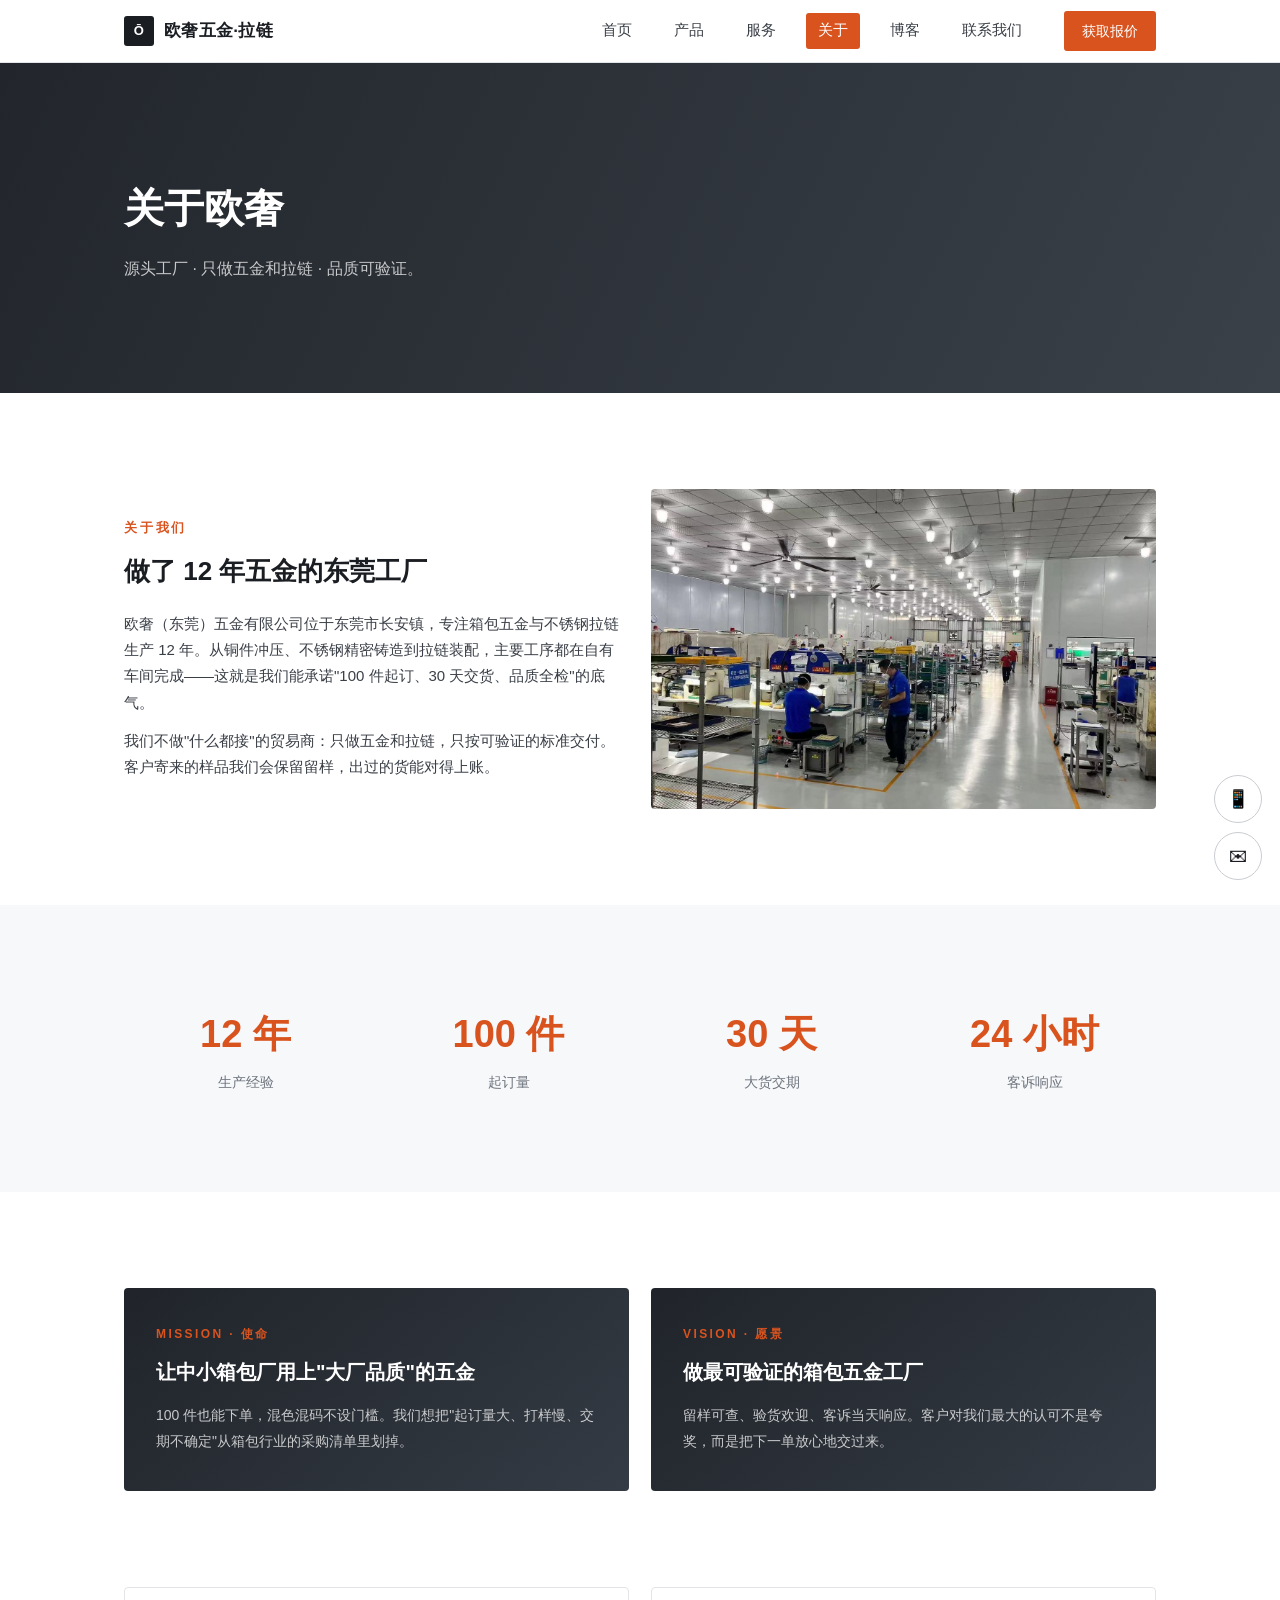
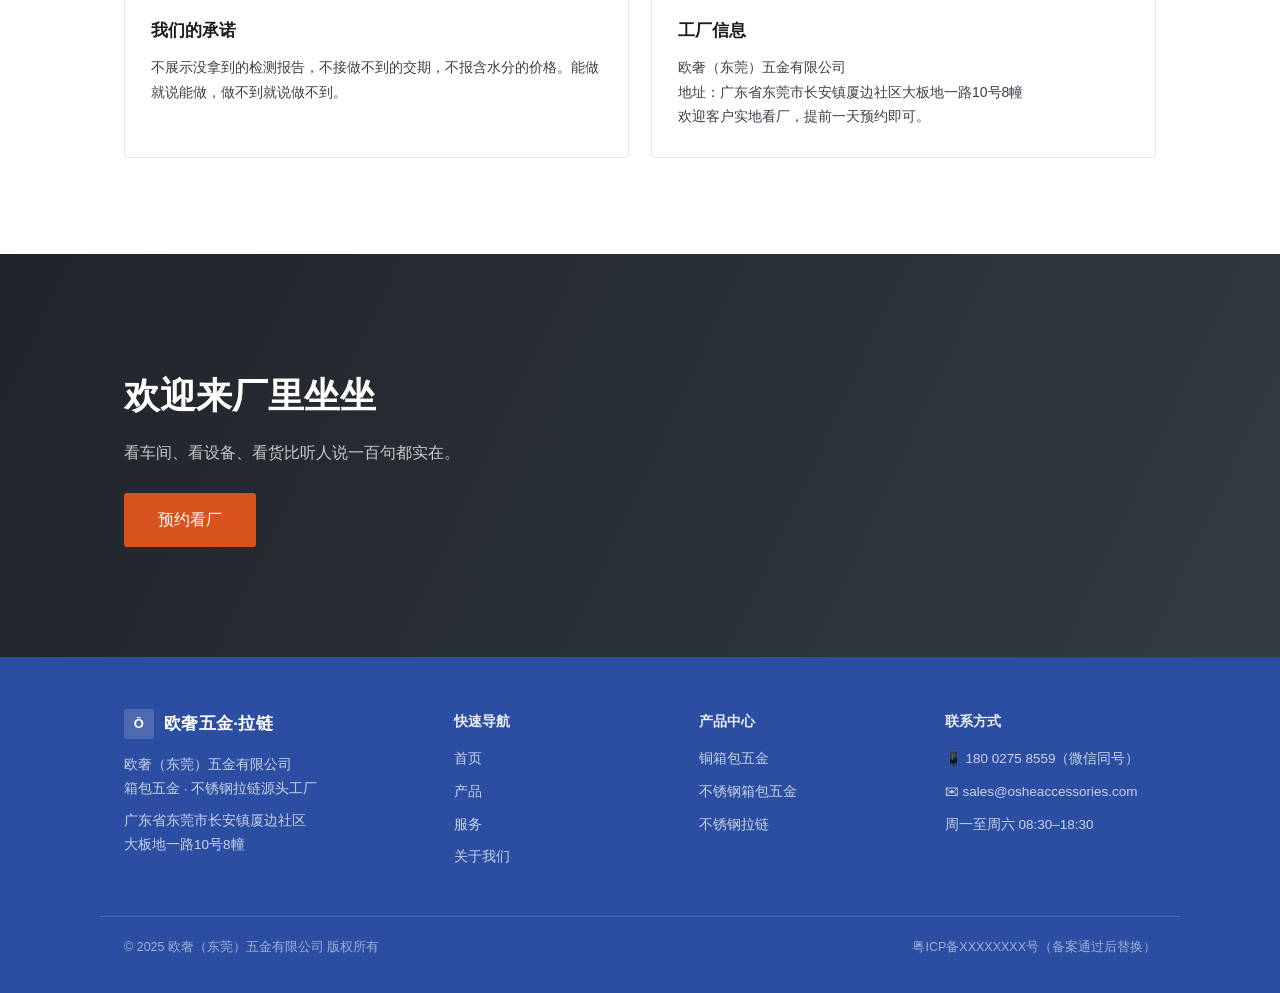
==== about/index.html @ 0533a4e2 "hero bottom-left" ====
<!DOCTYPE html>
<html lang="zh-CN">
<head>
<meta charset="utf-8">
<meta name="viewport" content="width=device-width,initial-scale=1">
<title>关于我们 — 12年箱包五金源头工厂 | 欧奢（东莞）五金有限公司</title>
<meta name="description" content="欧奢（东莞）五金有限公司：位于东莞长安，12 年箱包五金与不锈钢拉链生产经验，100 件起订，欢迎实地看厂。">
<link rel="canonical" href="https://oshee.cn/about">
<meta name="web3forms-verify" content="622fb2ca-f8a6-48c6-940f-2927be959635">
<link rel="icon" href="/favicon.ico" sizes="48x48">
<link rel="icon" type="image/png" sizes="32x32" href="/favicon-32.png">
<link rel="apple-touch-icon" href="/apple-touch-icon.png">
<meta property="og:type" content="website">
<meta property="og:site_name" content="欧奢五金">
<meta property="og:title" content="关于我们 — 12年箱包五金源头工厂 | 欧奢（东莞）五金有限公司">
<meta property="og:description" content="欧奢（东莞）五金有限公司：位于东莞长安，12 年箱包五金与不锈钢拉链生产经验，100 件起订，欢迎实地看厂。">
<meta property="og:url" content="https://oshee.cn/about">
<meta property="og:image" content="https://oshee.cn/og-image.jpg">
<link rel="stylesheet" href="/assets/style.css">
</head>
<body>
<header class="nav">
  <div class="nav-in">
    <a class="brand" href="/"><span class="brand-mark">Ō</span>欧奢五金·拉链</a>
    <nav class="nav-links">
<a href="/">首页</a>
<a href="/products/">产品</a>
<a href="/services/">服务</a>
<a class="on" href="/about/">关于</a>
<a href="/blog/">博客</a>
<a href="/contact/">联系我们</a>
    </nav>
    <a class="nav-cta" href="/contact/">获取报价</a>
  </div>
</header>
<section class="page-hero"><div class="wrap"><h1>关于欧奢</h1><p>源头工厂 · 只做五金和拉链 · 品质可验证。</p></div></section>
<main>

<section class="section">
  <div class="wrap">
    <div class="grid grid-2" style="align-items:center">
      <div>
        <span class="eyebrow">关于我们</span>
        <h2 style="font-size:26px;margin-bottom:16px">做了 12 年五金的东莞工厂</h2>
        <p style="font-size:15px;color:var(--ink-2)">欧奢（东莞）五金有限公司位于东莞市长安镇，专注箱包五金与不锈钢拉链生产 12 年。从铜件冲压、不锈钢精密铸造到拉链装配，主要工序都在自有车间完成——这就是我们能承诺"100 件起订、30 天交货、品质全检"的底气。</p>
        <p style="font-size:15px;color:var(--ink-2);margin-top:12px">我们不做"什么都接"的贸易商：只做五金和拉链，只按可验证的标准交付。客户寄来的样品我们会保留留样，出过的货能对得上账。</p>
      </div>
      <img src="/images/banner-assembly.jpg" alt="欧奢五金装配车间实拍" style="width:100%;height:320px;object-fit:cover;border-radius:4px">
    </div>
  </div>
</section>
<section class="section section--soft">
  <div class="wrap">
    <div class="stats">
      <div class="stat"><b>12 年</b><span>生产经验</span></div>
      <div class="stat"><b>100 件</b><span>起订量</span></div>
      <div class="stat"><b>30 天</b><span>大货交期</span></div>
      <div class="stat"><b>24 小时</b><span>客诉响应</span></div>
    </div>
  </div>
</section>
<section class="section">
  <div class="wrap">
    <div class="mv">
      <div class="mv-card">
        <span class="en">Mission · 使命</span>
        <h3>让中小箱包厂用上"大厂品质"的五金</h3>
        <p>100 件也能下单，混色混码不设门槛。我们想把"起订量大、打样慢、交期不确定"从箱包行业的采购清单里划掉。</p>
      </div>
      <div class="mv-card">
        <span class="en">Vision · 愿景</span>
        <h3>做最可验证的箱包五金工厂</h3>
        <p>留样可查、验货欢迎、客诉当天响应。客户对我们最大的认可不是夸奖，而是把下一单放心地交过来。</p>
      </div>
    </div>
  </div>
</section>
<section class="section" style="padding-top:0">
  <div class="wrap">
    <div class="grid grid-2">
      <div class="card"><h3>我们的承诺</h3><p>不展示没拿到的检测报告，不接做不到的交期，不报含水分的价格。能做就说能做，做不到就说做不到。</p></div>
      <div class="card"><h3>工厂信息</h3><p>欧奢（东莞）五金有限公司<br>地址：广东省东莞市长安镇厦边社区大板地一路10号8幢<br>欢迎客户实地看厂，提前一天预约即可。</p></div>
    </div>
  </div>
</section>
<section class="banner"><div class="wrap"><h2>欢迎来厂里坐坐</h2><p>看车间、看设备、看货比听人说一百句都实在。</p><a class="btn btn-accent" href="/contact/">预约看厂</a></div></section>
</main>
<footer class="footer">
  <div class="footer-in">
    <div>
      <div class="brand"><span class="brand-mark">Ō</span>欧奢五金·拉链</div>
      <p>欧奢（东莞）五金有限公司<br>箱包五金 · 不锈钢拉链源头工厂</p>
      <p>广东省东莞市长安镇厦边社区<br>大板地一路10号8幢</p>
    </div>
    <div>
      <h4>快速导航</h4>
      <a href="/">首页</a>
      <a href="/products/">产品</a>
      <a href="/services/">服务</a>
      <a href="/about/">关于我们</a>
    </div>
    <div>
      <h4>产品中心</h4>
      <a href="/products/brass-hardware/">铜箱包五金</a>
      <a href="/products/stainless-hardware/">不锈钢箱包五金</a>
      <a href="/products/zipper/">不锈钢拉链</a>
    </div>
    <div>
      <h4>联系方式</h4>
      <a href="tel:18002758559">📱 180 0275 8559（微信同号）</a>
      <a href="mailto:sales@osheaccessories.com">✉ sales@osheaccessories.com</a>
      <p>周一至周六 08:30–18:30</p>
    </div>
  </div>
  <div class="footer-bottom">
    <span>© 2025 欧奢（东莞）五金有限公司 版权所有</span>
    <span><!-- ICP 备案通过后，把备案号放这里，例如：-->粤ICP备XXXXXXXX号（备案通过后替换）</span>
  </div>
</footer>

<div class="float">
  <div class="float-item">
    <button class="float-btn" type="button" data-panel="fTel" aria-label="电话微信">📱</button>
    <div class="float-panel" id="fTel">
      <b>电话 / 微信</b>
      <span class="fp-num">180 0275 8559（微信同号）</span>
    </div>
  </div>
  <div class="float-item">
    <button class="float-btn" type="button" data-panel="fMail" aria-label="邮箱">✉</button>
    <div class="float-panel" id="fMail">
      <b>电子邮箱</b>
      <span class="fp-num">sales@osheaccessories.com</span>
    </div>
  </div>
</div>
<script>
(function(){
  var nav=document.querySelector('.nav');
  if(nav){
    var navFn=function(){ nav.classList.toggle('scrolled',(window.scrollY||document.documentElement.scrollTop||0)>40); };
    window.addEventListener('scroll',navFn,{passive:true});
    navFn();
  }
  var bar=document.querySelector('.float'); if(!bar) return;
  bar.addEventListener('click',function(e){
    var btn=e.target.closest('.float-btn');
    if(!btn) return;
    var item=btn.parentElement, was=item.classList.contains('open');
    bar.querySelectorAll('.float-item.open').forEach(function(x){x.classList.remove('open');});
    clearTimeout(bar._t);
    if(!was){
      item.classList.add('open');
      bar._t=setTimeout(function(){ bar.querySelectorAll('.float-item.open').forEach(function(x){x.classList.remove('open');}); },7000);
    }
  });
  document.addEventListener('click',function(e){ if(!bar.contains(e.target)) bar.querySelectorAll('.float-item.open').forEach(function(x){x.classList.remove('open');}); });
  document.addEventListener('keydown',function(e){ if(e.key==='Escape') bar.querySelectorAll('.float-item.open').forEach(function(x){x.classList.remove('open');}); });
  var p = new URLSearchParams(location.search);
  var ok = document.getElementById('formOk'), er = document.getElementById('formErr');
  var f = document.querySelector('form[action*="web3forms"]');
  var box = (p.get('sent') === '1' && ok) ? ok : (p.get('sent') === '0' && er) ? er : null;
  if (box && f) {
    box.hidden = false; f.insertBefore(box, f.firstChild);
    box.scrollIntoView({block:'center',behavior:'smooth'});
    setTimeout(function(){ box.classList.add('fade'); setTimeout(function(){ box.hidden = true; }, 700); }, 6000);
    history.replaceState(null, '', location.pathname);
  }
});
</script>
</body>
</html>
---- assets/style.css ----
/* ════════════════════════════════════════════════════════════
   欧奢五金 · 内贸站设计系统
   风格参照：深色工业大图 hero + 橙色 CTA + 蓝色页脚
   ════════════════════════════════════════════════════════════ */
:root{
  --ink:#1a1d22;          /* 主文字 */
  --ink-2:#3a3f47;        /* 次级文字 */
  --muted:#6e747d;        /* 弱化文字 */
  --line:#e2e4e8;         /* 浅分隔线 */
  --line-dark:#c9ccd1;    /* 深分隔线 */
  --accent:#d9531e;       /* 橙色主按钮（模板 CTA 色） */
  --accent-hover:#b8440f;
  --accent-soft:#fdf1ea;  /* 橙色浅底 */
  --hero-1:#22262c;       /* hero 深色渐变 */
  --hero-2:#3a4149;
  --footer:#2b4ea2;       /* 页脚蓝（模板色） */
  --footer-dark:#223f83;
}

*{margin:0;padding:0;box-sizing:border-box;}
html{scroll-behavior:smooth;}
body{
  font-family:"PingFang SC","Hiragino Sans GB","Microsoft YaHei","Source Han Sans SC",sans-serif;
  color:var(--ink);background:#fff;line-height:1.75;
  -webkit-font-smoothing:antialiased;
}
a{color:inherit;text-decoration:none;}
ul,ol{list-style:none;}
img{max-width:100%;display:block;}
[hidden]{display:none!important;}

.wrap{max-width:1080px;margin:0 auto;padding:0 24px;}

/* ── 导航 ─────────────────────────────────── */
/* ── 导航：内页白底 sticky；首页透明叠加首图，下滑变白底 ────────── */
.nav{position:sticky;top:0;z-index:100;background:#fff;border-bottom:1px solid var(--line);}
.nav--home{position:fixed;left:0;right:0;background:transparent;border-bottom-color:transparent;transition:background .25s ease,box-shadow .25s ease,border-color .25s ease;}
.nav--home .brand{color:#fff;}
.nav--home .brand-mark{background:#fff;color:var(--ink);}
.nav-in{max-width:1080px;margin:0 auto;padding:0 24px;height:62px;display:flex;align-items:center;gap:30px;}
.brand{display:flex;align-items:center;gap:10px;font-weight:700;font-size:17px;letter-spacing:.02em;}
.brand-mark{width:30px;height:30px;background:var(--ink);color:#fff;display:flex;align-items:center;justify-content:center;font-size:13px;border-radius:3px;}
.nav-links{display:flex;gap:18px;margin-left:auto;font-size:14.5px;}
.nav-links a{color:var(--ink-2);padding:5px 12px;border-radius:3px;transition:background .15s ease,color .15s ease;}
.nav-links a:hover{color:var(--ink);background:rgba(0,0,0,.06);}
.nav-links a.on{color:#fff;background:var(--accent);}
.nav--home .nav-links a{color:rgba(255,255,255,.88);}
.nav--home .nav-links a:hover{color:#fff;background:rgba(255,255,255,.16);}
.nav--home .nav-links a.on{color:#fff;background:var(--accent);}
.nav--home.scrolled,.nav.scrolled{background:#fff;border-bottom-color:var(--line);box-shadow:0 1px 10px rgba(0,0,0,.07);}
.nav--home.scrolled .brand,.nav.scrolled .brand{color:var(--ink);}
.nav--home.scrolled .brand-mark,.nav.scrolled .brand-mark{background:var(--ink);color:#fff;}
.nav--home.scrolled .nav-links a,.nav.scrolled .nav-links a{color:var(--ink-2);}
.nav--home.scrolled .nav-links a:hover,.nav.scrolled .nav-links a:hover{color:var(--ink);background:rgba(0,0,0,.06);}
.nav--home.scrolled .nav-links a.on,.nav.scrolled .nav-links a.on{color:#fff;background:var(--accent);}
.nav-cta{background:var(--accent);color:#fff;padding:8px 18px;font-size:14px;border-radius:3px;white-space:nowrap;}
.nav-cta:hover{background:var(--accent-hover);}
@media(max-width:760px){
  .nav-links{gap:10px;font-size:13px;overflow-x:auto;}
  .nav-cta{display:none;}
}

/* ── Hero（满屏工业大图，对标参考站） ────────── */
.hero{
  min-height:100svh;display:flex;align-items:flex-end;
  background:linear-gradient(180deg,rgba(14,17,20,.3) 0%,rgba(14,17,20,.72) 100%),
             url(/images/hero-workshop.jpg) center 40%/cover no-repeat;
  background-color:var(--hero-1);
  color:#fff;padding:120px 0 90px;
  position:relative;overflow:hidden;
}
.hero::after{content:"";position:absolute;inset:0;
  background:radial-gradient(ellipse at 80% 20%,rgba(217,83,30,.14),transparent 55%);}
.hero .wrap{position:relative;z-index:1;width:100%;}
.hero-line{display:flex;align-items:center;justify-content:space-between;gap:24px;flex-wrap:wrap;padding-bottom:130px;}
.hero h1{font-size:clamp(20px,2.6vw,30px);font-weight:600;line-height:1.45;letter-spacing:.03em;text-shadow:0 2px 16px rgba(0,0,0,.5);}
.hero p{margin-top:24px;font-size:clamp(16px,2.3vw,24px);color:rgba(255,255,255,.86);max-width:660px;text-shadow:0 1px 14px rgba(0,0,0,.35);}
.hero-rule{margin-top:30px;height:1px;width:min(520px,80%);background:rgba(255,255,255,.28);position:relative;}
.hero-rule::after{content:"";position:absolute;left:50%;top:-3px;width:7px;height:7px;background:var(--accent);border-radius:50%;}
.hero-cta{margin-top:0;display:flex;gap:14px;flex-wrap:wrap;}
.btn{display:inline-block;padding:13px 34px;font-size:16px;border-radius:3px;cursor:pointer;border:0;font-family:inherit;}
.btn-accent{background:var(--accent);color:#fff;}
.btn-accent:hover{background:var(--accent-hover);}
.btn-ghost{border:1px solid rgba(255,255,255,.5);color:#fff;background:transparent;}
.btn-ghost:hover{border-color:#fff;}
.btn-dark{background:var(--ink);color:#fff;}
.btn-dark:hover{background:#000;}

/* ── 通用 section ─────────────────────────── */
.section{padding:clamp(56px,9vw,96px) 0;}
.section--soft{background:#f7f8fa;}
.sec-head{text-align:center;max-width:640px;margin:0 auto clamp(36px,6vw,56px);}
.sec-head h2{font-size:clamp(24px,3.6vw,34px);font-weight:700;}
.sec-head p{margin-top:12px;color:var(--muted);font-size:15px;}
.eyebrow{display:block;font-size:12.5px;letter-spacing:.22em;color:var(--accent);font-weight:600;margin-bottom:10px;}

/* 卡片网格 */
.grid{display:grid;gap:22px;}
.grid-3{grid-template-columns:repeat(3,1fr);}
.grid-2{grid-template-columns:repeat(2,1fr);}
@media(max-width:860px){.grid-3{grid-template-columns:1fr;}}
@media(max-width:640px){.grid-2{grid-template-columns:1fr;}}

.card{background:#fff;border:1px solid var(--line);padding:28px 26px;border-radius:4px;}
.card h3{font-size:17px;margin-bottom:10px;}
.card p{font-size:14px;color:var(--ink-2);}
.card .num{font-size:13px;color:var(--accent);font-weight:700;letter-spacing:.1em;display:block;margin-bottom:12px;}
.card a{color:var(--accent);font-size:14px;border-bottom:1px solid var(--accent);}

/* 产品卡：顶部色块当图片占位 */
.pcard{border:1px solid var(--line);border-radius:4px;overflow:hidden;background:#fff;display:flex;flex-direction:column;}
.pcard-media{height:190px;background:linear-gradient(135deg,#2c3138,#454d56);display:flex;align-items:center;justify-content:center;
  color:rgba(255,255,255,.55);font-size:13px;letter-spacing:.14em;}
.pcard-body{padding:22px 22px 24px;flex:1;display:flex;flex-direction:column;}
.pcard-body h3{font-size:17.5px;margin-bottom:8px;}
.pcard-body p{font-size:14px;color:var(--ink-2);flex:1;}
.pcard-meta{margin-top:14px;padding-top:12px;border-top:1px solid var(--line);font-size:13.5px;color:var(--muted);display:flex;justify-content:space-between;align-items:center;}
.pcard-meta b{color:var(--accent);font-weight:700;}

/* 数字实力 */
.stats{display:grid;grid-template-columns:repeat(4,1fr);gap:20px;text-align:center;}
@media(max-width:640px){.stats{grid-template-columns:repeat(2,1fr);}}
.stat b{display:block;font-size:clamp(26px,4vw,38px);color:var(--accent);font-weight:700;}
.stat span{font-size:13.5px;color:var(--muted);}

/* 步骤 */
.steps{display:grid;grid-template-columns:repeat(5,1fr);gap:14px;}
@media(max-width:860px){.steps{grid-template-columns:repeat(2,1fr);}}
.step{border:1px solid var(--line);border-radius:4px;padding:20px 16px;background:#fff;text-align:center;}
.step b{display:block;font-size:14.5px;margin:8px 0 6px;}
.step p{font-size:12.5px;color:var(--muted);}
.step .no{font-size:20px;font-weight:700;color:var(--accent);}

/* 深色 CTA 横幅（模板的"携手共创"区） */
.banner{background:linear-gradient(115deg,#20242a,#333a42);color:#fff;padding:clamp(64px,10vw,110px) 0;text-align:left;}
.banner h2{font-size:clamp(24px,4vw,36px);font-weight:700;}
.banner p{margin-top:12px;color:rgba(255,255,255,.75);max-width:520px;}
.banner .btn{margin-top:26px;}

/* 规格表 */
.tbl{width:100%;border-collapse:collapse;font-size:14px;background:#fff;}
.tbl th,.tbl td{border:1px solid var(--line);padding:10px 14px;text-align:left;vertical-align:top;}
.tbl th{background:#f2f4f7;font-weight:600;white-space:nowrap;}
.tbl td b{color:var(--accent);}
@media(max-width:640px){
  .tbl th,.tbl td{padding:8px 10px;font-size:13px;}
}

/* FAQ 折叠 */
details{border-bottom:1px solid var(--line);}
summary{cursor:pointer;padding:18px 4px;font-size:15.5px;font-weight:600;list-style:none;display:flex;justify-content:space-between;align-items:center;}
summary::-webkit-details-marker{display:none;}
summary::after{content:"+";font-size:20px;color:var(--accent);font-weight:400;}
details[open] summary::after{content:"−";}
details .ans{padding:0 4px 18px;font-size:14.5px;color:var(--ink-2);}

/* 表单 */
.form{background:#fff;border:1px solid var(--line);border-radius:4px;padding:28px;}
.form label{display:block;font-size:13.5px;font-weight:600;margin:16px 0 6px;}
.form label:first-child{margin-top:0;}
.form input,.form textarea,.form select{width:100%;padding:11px 12px;border:1px solid var(--line-dark);border-radius:3px;font-size:14.5px;font-family:inherit;}
.form input:focus,.form textarea:focus{outline:none;border-color:var(--accent);}
.form .req{color:var(--accent);}
.form button[type=submit]{margin-top:22px;}
.form-note{font-size:12.5px;color:var(--muted);margin-top:12px;}
.form-ok,.form-err{display:flex;gap:10px;align-items:flex-start;padding:14px 16px;margin-bottom:18px;font-size:14px;line-height:1.65;border-left:3px solid var(--accent);background:var(--accent-soft);transition:opacity .7s;}
.form-ok::before{content:"✓";font-weight:700;color:var(--accent);}
.form-err{border-left-color:#8c2f16;background:#fbeeea;}
.form-err::before{content:"!";color:#8c2f16;}
.form-ok b{display:block;margin-bottom:2px;}
.form-ok.fade,.form-err.fade{opacity:0;}
.hp{position:absolute;left:-9999px;}

/* 联系名片区 */
.contact-cards{display:grid;grid-template-columns:repeat(3,1fr);gap:20px;}
@media(max-width:760px){.contact-cards{grid-template-columns:1fr;}}
.cc{border:1px solid var(--line);border-radius:4px;padding:26px;text-align:center;background:#fff;}
.cc .ic{width:44px;height:44px;margin:0 auto 14px;background:var(--accent-soft);color:var(--accent);border-radius:50%;display:flex;align-items:center;justify-content:center;font-size:19px;}
.cc b{display:block;font-size:15px;margin-bottom:6px;}
.cc p{font-size:14px;color:var(--ink-2);}
.cc .big{font-size:16.5px;font-weight:700;color:var(--ink);}

/* 浮动名片（右下角） */
.float{position:fixed;right:18px;bottom:20px;display:flex;flex-direction:column;gap:9px;z-index:200;}
.float-item{position:relative;}
.float-btn{width:48px;height:48px;border:1px solid var(--line-dark);background:#fff;display:flex;align-items:center;justify-content:center;font-size:18px;border-radius:50%;color:var(--ink);cursor:pointer;transition:background .18s,color .18s;font-family:inherit;}
.float-btn:hover,.float-item.open .float-btn{background:var(--ink);color:#fff;border-color:var(--ink);}
.float-panel{display:none;position:absolute;right:58px;bottom:0;min-width:210px;max-width:78vw;background:#fff;border:1px solid var(--line-dark);padding:15px 17px;font-size:14px;line-height:1.6;color:var(--ink-2);z-index:210;box-shadow:0 4px 18px rgba(0,0,0,.08);}
.float-item.open .float-panel{display:block;}
.float-panel b{display:block;font-size:11px;letter-spacing:.08em;color:var(--muted);margin-bottom:5px;font-weight:600;}
.float-panel a{width:auto;height:auto;border:0;border-radius:0;background:transparent;padding:0;}
.fp-num{display:block;font-size:13.5px;color:var(--ink);margin-bottom:8px;}
a.fp-num:hover{color:var(--accent);}

/* 页脚 */
.footer{background:var(--footer);color:#fff;padding:52px 0 34px;}
.footer-in{max-width:1080px;margin:0 auto;padding:0 24px;display:grid;grid-template-columns:1.4fr 1fr 1fr 1fr;gap:34px;}
@media(max-width:760px){.footer-in{grid-template-columns:1fr 1fr;}}
.footer h4{font-size:14px;margin-bottom:14px;font-weight:600;opacity:.9;}
.footer a,.footer p{font-size:13.5px;color:rgba(255,255,255,.75);display:block;margin-bottom:9px;}
.footer a:hover{color:#fff;}
.footer .brand{color:#fff;margin-bottom:14px;}
.footer .brand-mark{background:rgba(255,255,255,.16);}
.footer-bottom{max-width:1080px;margin:38px auto 0;padding:20px 24px 0;border-top:1px solid rgba(255,255,255,.18);
  font-size:12.5px;color:rgba(255,255,255,.55);display:flex;justify-content:space-between;flex-wrap:wrap;gap:10px;}
.footer-bottom a{display:inline;margin-bottom:0;color:rgba(255,255,255,.55);}

/* 页头横幅（内页 hero，矮一点） */
.page-hero{background:linear-gradient(115deg,var(--hero-1),var(--hero-2));color:#fff;padding:clamp(64px,10vw,110px) 0;}
.page-hero h1{font-size:clamp(26px,4.4vw,40px);font-weight:700;}
.page-hero p{margin-top:12px;color:rgba(255,255,255,.75);max-width:600px;}

/* 面包屑 */
.crumb{font-size:13px;color:var(--muted);padding:18px 0 0;}
.crumb a:hover{color:var(--accent);}

.blog-item{border:1px solid var(--line);border-radius:4px;padding:24px;background:#fff;}
.blog-item h3{font-size:16.5px;margin-bottom:8px;}
.blog-item .date{font-size:12.5px;color:var(--muted);margin-bottom:8px;display:block;}
.blog-item p{font-size:14px;color:var(--ink-2);}

/* ── 核心能力（深色图卡，模板同款） ─────────── */
.cap-grid{display:grid;grid-template-columns:repeat(4,1fr);gap:16px;}
@media(max-width:900px){.cap-grid{grid-template-columns:repeat(2,1fr);}}
@media(max-width:560px){.cap-grid{grid-template-columns:1fr;}}
.cap-card{position:relative;height:240px;border-radius:4px;overflow:hidden;
  background:linear-gradient(145deg,#262b31,#3d444d 55%,#2c3238);color:#fff;
  display:flex;flex-direction:column;justify-content:flex-end;padding:20px;}
/* 拿到照片后把 background 换成 url(/images/cap1.jpg) center/cover */
.cap-card::before{content:"";position:absolute;inset:0;background:linear-gradient(to top,rgba(0,0,0,.55),transparent 60%);}
.cap-card h3{position:relative;z-index:1;font-size:16.5px;font-weight:600;}
.cap-card p{position:relative;z-index:1;font-size:12.5px;color:rgba(255,255,255,.72);margin-top:6px;line-height:1.6;}

/* ── 服务于多元市场（行业标签，模板同款） ───── */
.chips{display:grid;grid-template-columns:repeat(3,1fr);gap:14px;}
@media(max-width:760px){.chips{grid-template-columns:repeat(2,1fr);}}
.chip{border:1px solid var(--line);border-radius:4px;padding:26px 14px;text-align:center;background:#fff;
  font-size:15.5px;font-weight:600;color:var(--ink);transition:border-color .2s,color .2s;}
.chip:hover{border-color:var(--accent);color:var(--accent);}
.chip small{display:block;font-size:12px;font-weight:400;color:var(--muted);margin-top:6px;}

/* ── 使命 / 愿景 ─────────────────────────── */
.mv{display:grid;grid-template-columns:1fr 1fr;gap:22px;}
@media(max-width:760px){.mv{grid-template-columns:1fr;}}
.mv-card{background:linear-gradient(140deg,#20242a,#343b44);border-radius:4px;color:#fff;padding:36px 32px;}
.mv-card h3{font-size:20px;margin-bottom:12px;}
.mv-card p{font-size:14px;color:rgba(255,255,255,.75);line-height:1.9;}
.mv-card .en{font-size:12px;letter-spacing:.2em;color:var(--accent);font-weight:700;display:block;margin-bottom:10px;text-transform:uppercase;}

/* ── 客户评价 ────────────────────────────── */
.quotes{display:grid;grid-template-columns:repeat(3,1fr);gap:20px;}
@media(max-width:860px){.quotes{grid-template-columns:1fr;}}
.quote{border:1px solid var(--line);border-radius:4px;padding:26px;background:#fff;font-size:14.5px;color:var(--ink-2);position:relative;}
.quote::before{content:"\201C";position:absolute;top:8px;right:20px;font-size:54px;color:var(--accent-soft);font-family:serif;line-height:1;}
.quote .who{margin-top:14px;font-size:13px;color:var(--muted);border-top:1px solid var(--line);padding-top:12px;}
.quote .who b{color:var(--ink);font-size:13.5px;}

/* ── 实拍图升级：Hero / 横幅 / 博客缩略图 ────────── */
.banner--photo{background:linear-gradient(rgba(17,20,24,.8),rgba(17,20,24,.82)),url(/images/banner-assembly.jpg) center/cover;}
.blog-item{padding:0;}
.blog-thumb{width:100%;height:150px;object-fit:cover;display:block;border-radius:4px 4px 0 0;}
.blog-body{padding:20px 24px 24px;}

/* ── Hero 移动端用轻量版大图，避免小屏加载 200KB ────────── */
@media(max-width:760px){
  .hero{background-image:linear-gradient(180deg,rgba(14,17,20,.4) 0%,rgba(14,17,20,.74) 100%),url(/images/hero-workshop-sm.jpg);}
}

/* ── 移动端满屏 hero 微调 ────────── */
@media(max-width:760px){
  .hero{padding:100px 0 72px;}
  .hero-line{flex-direction:column;align-items:flex-start;padding-bottom:84px;gap:18px;}
  .hero h1{font-size:19px;line-height:1.5;}
  .btn{padding:12px 24px;font-size:14.5px;}
  .nav--home .nav-links a{white-space:nowrap;}
}
@media(max-width:760px){
  .brand{font-size:15px;white-space:nowrap;flex-shrink:0;}
  .brand-mark{width:26px;height:26px;font-size:12px;}
  .nav-links{gap:2px;}
  .nav-links a{padding:5px 8px;font-size:12.5px;}
}
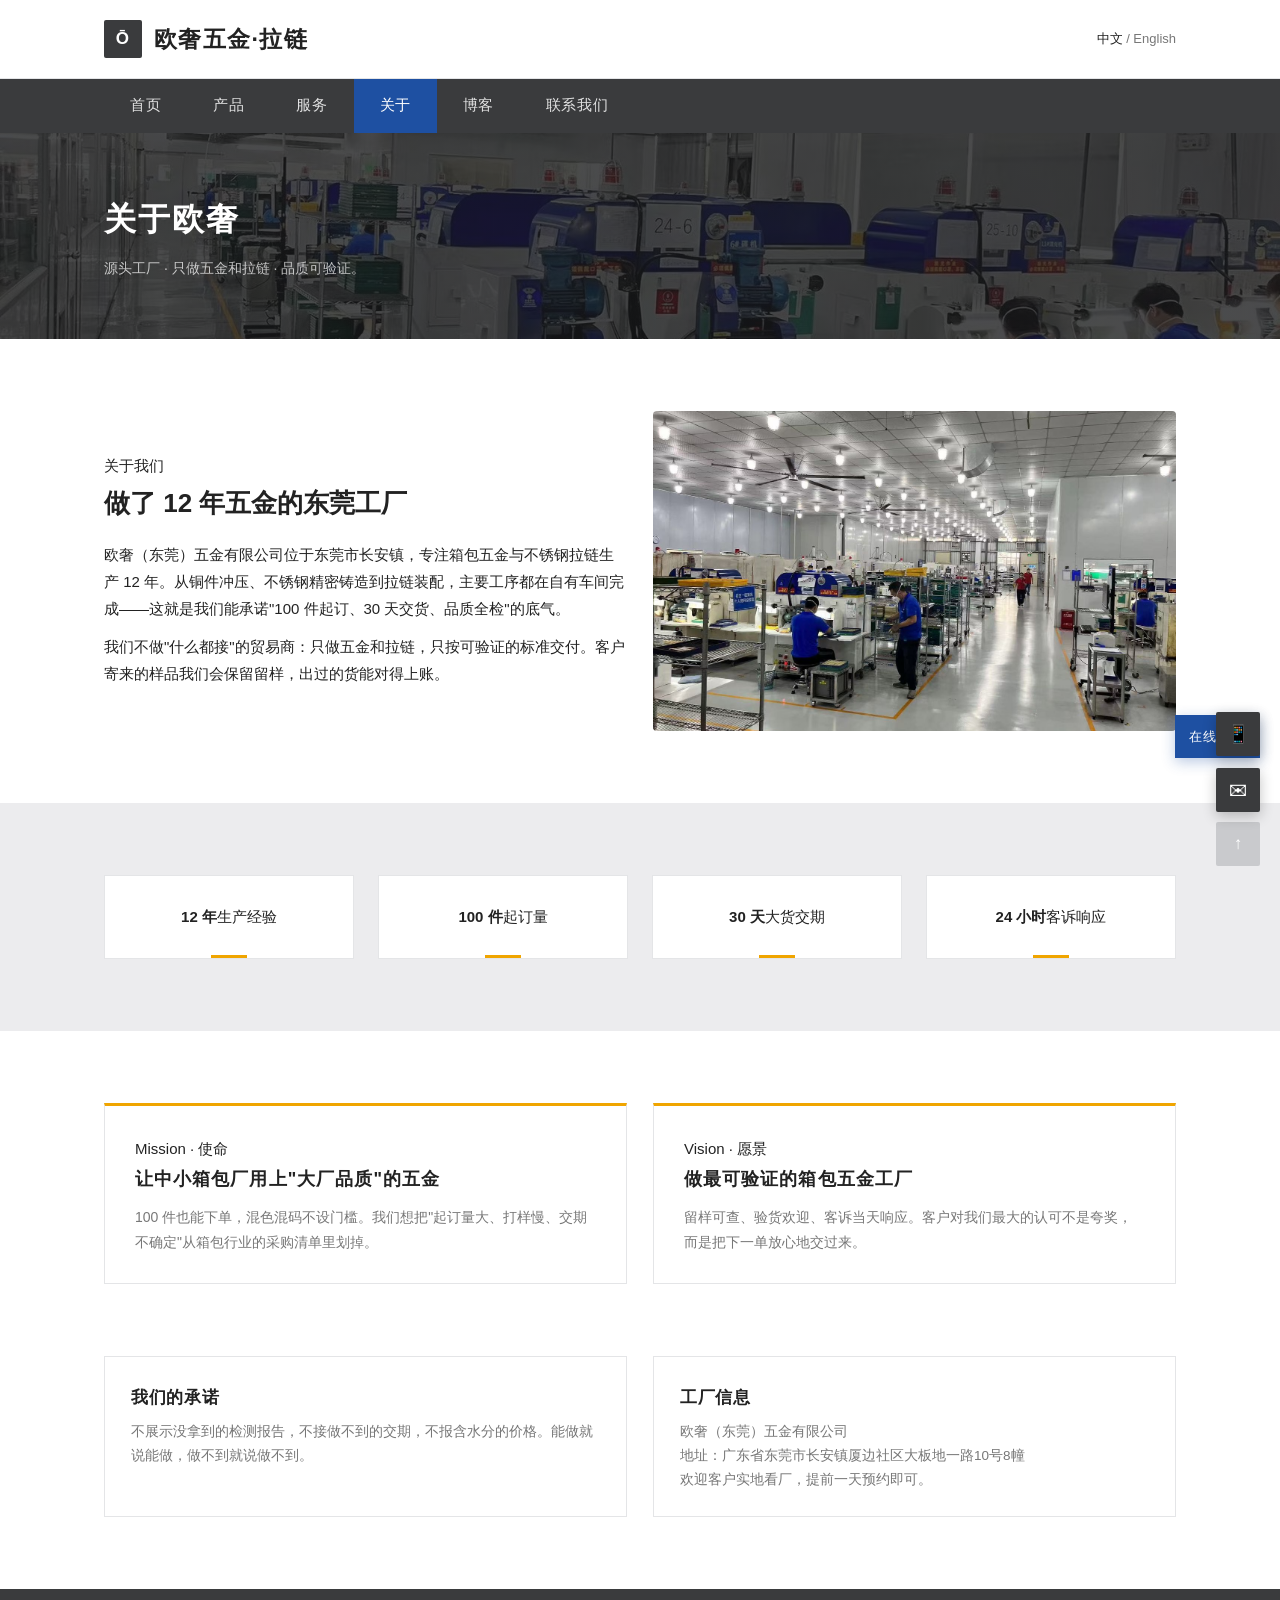
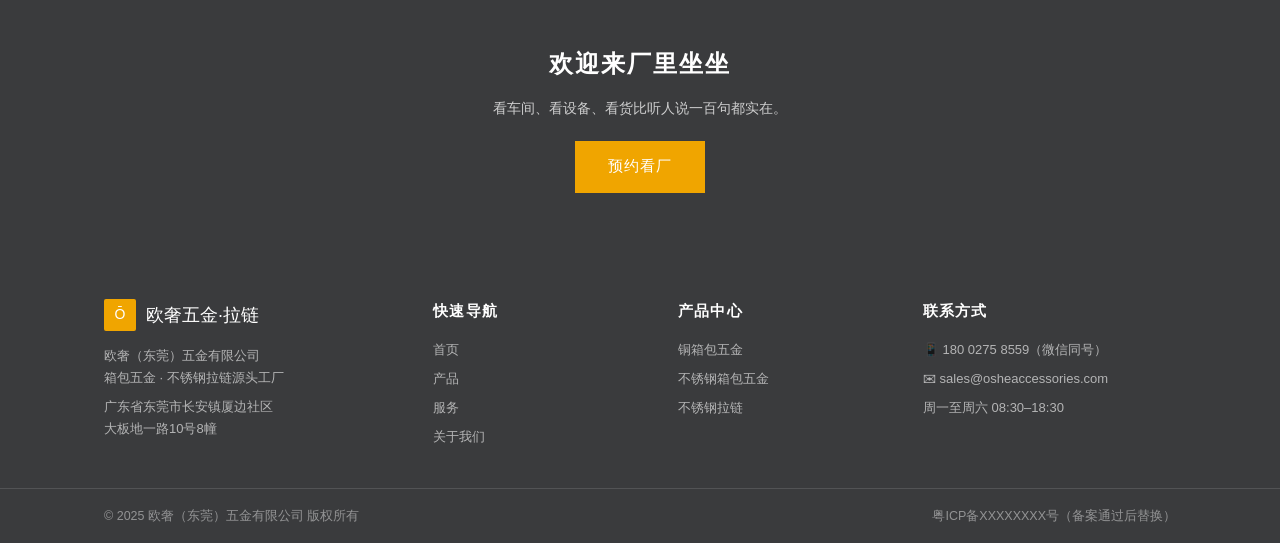
==== commit e76f3b6d: "dcl style redesign" ====
--- a/about/index.html
+++ b/about/index.html
@@ -19,9 +19,12 @@
 <link rel="stylesheet" href="/assets/style.css">
 </head>
 <body>
+<div class="topbar"><div class="wrap">
+  <a class="brand" href="/"><span class="brand-mark">Ō</span>欧奢五金·拉链</a>
+  <div class="lang"><span class="cur">中文</span>&nbsp;/&nbsp;<a href="https://osheaccessories.com/" target="_blank" rel="noopener">English</a></div>
+</div></div>
 <header class="nav">
   <div class="nav-in">
-    <a class="brand" href="/"><span class="brand-mark">Ō</span>欧奢五金·拉链</a>
     <nav class="nav-links">
 <a href="/">首页</a>
 <a href="/products/">产品</a>
@@ -30,7 +33,6 @@
 <a href="/blog/">博客</a>
 <a href="/contact/">联系我们</a>
     </nav>
-    <a class="nav-cta" href="/contact/">获取报价</a>
   </div>
 </header>
 <section class="page-hero"><div class="wrap"><h1>关于欧奢</h1><p>源头工厂 · 只做五金和拉链 · 品质可验证。</p></div></section>
@@ -112,12 +114,14 @@
       <p>周一至周六 08:30–18:30</p>
     </div>
   </div>
-  <div class="footer-bottom">
+  <div class="footer-bottom"><div class="fb-in">
     <span>© 2025 欧奢（东莞）五金有限公司 版权所有</span>
     <span><!-- ICP 备案通过后，把备案号放这里，例如：-->粤ICP备XXXXXXXX号（备案通过后替换）</span>
-  </div>
+  </div></div>
 </footer>
 
+<div class="consult"><a href="/contact/">在线咨询</a></div>
+<div class="backtop"><button type="button" onclick="window.scrollTo({top:0,behavior:'smooth'})" aria-label="回到顶部">↑</button></div>
 <div class="float">
   <div class="float-item">
     <button class="float-btn" type="button" data-panel="fTel" aria-label="电话微信">📱</button>
@@ -136,12 +140,6 @@
 </div>
 <script>
 (function(){
-  var nav=document.querySelector('.nav');
-  if(nav){
-    var navFn=function(){ nav.classList.toggle('scrolled',(window.scrollY||document.documentElement.scrollTop||0)>40); };
-    window.addEventListener('scroll',navFn,{passive:true});
-    navFn();
-  }
   var bar=document.querySelector('.float'); if(!bar) return;
   bar.addEventListener('click',function(e){
     var btn=e.target.closest('.float-btn');
--- a/assets/style.css
+++ b/assets/style.css
@@ -1,282 +1,298 @@
-/* ════════════════════════════════════════════════════════════
-   欧奢五金 · 内贸站设计系统
-   风格参照：深色工业大图 hero + 橙色 CTA + 蓝色页脚
-   ════════════════════════════════════════════════════════════ */
+/* ═══════════════════════════════════════════════
+   欧奢五金·拉链 内贸站 — 仿德诚拉链 DCL 风格
+   黑白灰极简 + 宝蓝导航块 + 橙黄点缀 / 黑白工业摄影
+   ═══════════════════════════════════════════════ */
 :root{
-  --ink:#1a1d22;          /* 主文字 */
-  --ink-2:#3a3f47;        /* 次级文字 */
-  --muted:#6e747d;        /* 弱化文字 */
-  --line:#e2e4e8;         /* 浅分隔线 */
-  --line-dark:#c9ccd1;    /* 深分隔线 */
-  --accent:#d9531e;       /* 橙色主按钮（模板 CTA 色） */
-  --accent-hover:#b8440f;
-  --accent-soft:#fdf1ea;  /* 橙色浅底 */
-  --hero-1:#22262c;       /* hero 深色渐变 */
-  --hero-2:#3a4149;
-  --footer:#2b4ea2;       /* 页脚蓝（模板色） */
-  --footer-dark:#223f83;
+  --blue:#1e50a2;        /* 导航当前块宝蓝 */
+  --gold:#f0a500;        /* 橙黄点缀 */
+  --dark:#3a3b3d;        /* 深灰导航/页脚 */
+  --ink:#222;
+  --muted:#777;
+  --line:#e4e5e7;
+  --soft:#ececee;        /* 灰底板块 */
 }
-
 *{margin:0;padding:0;box-sizing:border-box;}
 html{scroll-behavior:smooth;}
-body{
-  font-family:"PingFang SC","Hiragino Sans GB","Microsoft YaHei","Source Han Sans SC",sans-serif;
-  color:var(--ink);background:#fff;line-height:1.75;
-  -webkit-font-smoothing:antialiased;
+body{font-family:"PingFang SC","Microsoft YaHei","Helvetica Neue",Arial,sans-serif;color:var(--ink);background:#fff;font-size:15px;line-height:1.78;}
+img{max-width:100%;display:block;}
+a{color:inherit;text-decoration:none;}
+.wrap{max-width:1120px;margin:0 auto;padding:0 24px;}
+[hidden]{display:none!important;}
+.hp{position:absolute;left:-9999px;}
+
+/* ── 顶栏：白底 左品牌 右语言 ────────── */
+.topbar{background:#fff;border-bottom:1px solid var(--line);}
+.topbar .wrap{display:flex;align-items:center;gap:14px;height:78px;}
+.topbar .brand{display:flex;align-items:center;gap:12px;font-size:23px;font-weight:700;letter-spacing:.06em;}
+.brand-mark{width:38px;height:38px;background:var(--dark);color:#fff;display:flex;align-items:center;justify-content:center;font-size:17px;border-radius:2px;flex-shrink:0;}
+.topbar .lang{margin-left:auto;font-size:13px;color:var(--muted);}
+.topbar .lang a{color:var(--muted);}
+.topbar .lang a:hover{color:var(--blue);}
+.topbar .lang .cur{color:var(--ink);}
+
+/* ── 导航：深灰条 当前页宝蓝块 ────────── */
+.nav{background:var(--dark);position:sticky;top:0;z-index:100;}
+.nav-in{max-width:1120px;margin:0 auto;padding:0 24px;}
+.nav-links{display:flex;}
+.nav-links a{display:block;color:rgba(255,255,255,.85);padding:14px 26px;font-size:14.5px;letter-spacing:.04em;transition:background .15s ease,color .15s ease;}
+.nav-links a:hover{color:#fff;background:rgba(255,255,255,.08);}
+.nav-links a.on{color:#fff;background:var(--blue);}
+
+/* ── 首页轮播：黑白工业摄影 + 大字 ────────── */
+.hero{position:relative;height:560px;overflow:hidden;background:#1a1a1c;}
+.slides{position:absolute;inset:0;}
+.slide{position:absolute;inset:0;background-position:center;background-size:cover;filter:grayscale(1) contrast(1.06);}
+.slide.s1{background-image:url(/images/hero-workshop.jpg);opacity:1;animation:slideA 15s ease infinite;}
+.slide.s2{background-image:url(/images/banner-assembly.jpg);animation:slideB 15s ease infinite;}
+.slide.s3{background-image:url(/images/cap-polish.jpg);animation:slideC 15s ease infinite;}
+@keyframes slideA{0%,28%,100%{opacity:1;}36%,60%{opacity:0;}70%,92%{opacity:0;}}
+@keyframes slideB{0%,28%{opacity:0;}36%,60%{opacity:1;}70%,92%{opacity:0;}}
+@keyframes slideC{0%,28%,60%{opacity:0;}70%,92%{opacity:1;}}
+.shade{position:absolute;inset:0;background:linear-gradient(90deg,rgba(10,10,12,.25) 0%,rgba(10,10,12,.1) 40%,rgba(10,10,12,.62) 100%);}
+.hero-in{position:relative;z-index:2;height:100%;display:flex;flex-direction:column;justify-content:center;align-items:flex-end;text-align:right;color:#fff;}
+.hero-tag{margin-bottom:18px;}
+.hero-tag span{display:inline-block;border:1px solid rgba(255,255,255,.55);padding:6px 20px;font-size:13.5px;letter-spacing:.32em;color:rgba(255,255,255,.9);}
+.hero h1{font-size:clamp(30px,4.6vw,50px);font-weight:700;line-height:1.35;letter-spacing:.06em;text-shadow:0 3px 26px rgba(0,0,0,.45);}
+.hero h1 .em{color:var(--gold);}
+.hero-sub{margin-top:16px;font-size:15px;color:rgba(255,255,255,.82);letter-spacing:.08em;}
+.hero-cta{margin-top:34px;display:flex;gap:14px;justify-content:flex-end;}
+.hero-dots{position:absolute;left:50%;bottom:22px;transform:translateX(-50%);z-index:3;display:flex;gap:9px;}
+.hero-dots span{width:9px;height:9px;border-radius:50%;background:rgba(255,255,255,.45);}
+.hero-dots span.on{background:var(--gold);}
+
+/* ── 品牌理念区：橙黄大圆 + 四词 ────────── */
+.values{background:#fff;padding:76px 0 70px;overflow:hidden;}
+.values-in{display:flex;align-items:center;gap:56px;}
+.v-circle{width:300px;height:300px;flex-shrink:0;border-radius:50%;background:radial-gradient(circle at 30% 28%,#ffc23e 0%,var(--gold) 58%,#d98f00 100%);display:flex;flex-direction:column;align-items:center;justify-content:center;gap:12px;color:#fff;box-shadow:0 18px 46px rgba(240,165,0,.32);}
+.v-mark{width:54px;height:54px;border:2px solid rgba(255,255,255,.85);border-radius:50%;display:flex;align-items:center;justify-content:center;font-size:24px;font-weight:700;}
+.v-circle b{font-size:20px;letter-spacing:.1em;text-align:center;line-height:1.6;}
+.v-grid{display:grid;grid-template-columns:1fr 1fr;gap:30px 44px;flex:1;}
+.v-item{display:flex;gap:16px;align-items:flex-start;}
+.v-item .dot{width:14px;height:14px;border-radius:50%;background:var(--gold);margin-top:9px;flex-shrink:0;box-shadow:0 0 0 5px rgba(240,165,0,.16);}
+.v-item b{display:block;font-size:17px;letter-spacing:.04em;}
+.v-item span{display:block;color:var(--muted);font-size:13.5px;margin-top:2px;}
+
+/* ── 关键词条 ────────── */
+.keywords{background:var(--soft);border-top:1px solid var(--line);}
+.keywords .wrap{padding-top:12px;padding-bottom:12px;font-size:13.5px;color:var(--muted);}
+.keywords b{color:var(--ink);}
+.keywords a{margin:0 2px;}
+.keywords a:hover{color:var(--blue);}
+
+/* ── 板块 ────────── */
+.section{padding:72px 0;}
+.section--soft{background:var(--soft);}
+.sec-head{text-align:center;margin-bottom:44px;}
+.sec-head .bar{display:inline-block;font-size:clamp(22px,2.8vw,30px);font-weight:700;letter-spacing:.05em;}
+.sec-head .bar i{font-style:normal;color:var(--gold);}
+.sec-head .en{display:block;margin-top:8px;font-size:12.5px;color:#a2a3a6;letter-spacing:.34em;text-transform:uppercase;}
+.sec-head .desc,.sec-head p{margin-top:12px;color:var(--muted);font-size:14px;}
+
+/* ── 产品卡 ────────── */
+.grid{display:grid;gap:26px;}
+.grid-2{grid-template-columns:1fr 1fr;}
+.grid-3{grid-template-columns:repeat(3,1fr);}
+.pcard{background:#fff;border:1px solid var(--line);overflow:hidden;display:flex;flex-direction:column;transition:box-shadow .2s ease,transform .2s ease;}
+.pcard:hover{box-shadow:0 14px 34px rgba(0,0,0,.1);transform:translateY(-3px);}
+.pcard-media{height:210px;background:linear-gradient(135deg,#4a4c50,#232427);position:relative;overflow:hidden;}
+.pcard-media img{width:100%;height:100%;object-fit:cover;}
+.pcard-media .ph{position:absolute;inset:0;display:flex;align-items:center;justify-content:center;color:rgba(255,255,255,.55);font-size:15px;letter-spacing:.2em;}
+.pcard-body{padding:22px 24px 24px;flex:1;display:flex;flex-direction:column;}
+.pcard-body h3{font-size:18px;letter-spacing:.04em;}
+.pcard-body p{margin-top:8px;color:var(--muted);font-size:13.5px;flex:1;}
+.pcard-meta{margin-top:14px;padding-top:12px;border-top:1px dashed var(--line);font-size:12.5px;color:var(--muted);display:flex;justify-content:space-between;align-items:center;}
+.pcard-meta b,.pcard-meta .price{color:var(--gold);font-weight:700;font-size:14px;}
+.section--soft .pcard{border-color:#dddee1;}
+.section--soft .pcard:hover{box-shadow:0 14px 34px rgba(0,0,0,.12);}
+
+/* ── 能力卡（实拍图卡） ────────── */
+.cap-grid{display:grid;grid-template-columns:repeat(4,1fr);gap:18px;}
+.cap-card{height:240px;border-radius:2px;background-size:cover;background-position:center;position:relative;display:flex;flex-direction:column;justify-content:flex-end;padding:18px;color:#fff;overflow:hidden;}
+.cap-card::before{content:"";position:absolute;inset:0;background:linear-gradient(rgba(10,10,12,.1),rgba(10,10,12,.68));}
+.cap-card h3{position:relative;font-size:16.5px;letter-spacing:.06em;}
+.cap-card p{position:relative;font-size:12.5px;color:rgba(255,255,255,.82);margin-top:5px;line-height:1.6;}
+
+/* ── 数字卖点 ────────── */
+.stats{display:grid;grid-template-columns:repeat(4,1fr);gap:24px;}
+.stat{background:#fff;border:1px solid var(--line);padding:28px 22px;text-align:center;position:relative;overflow:hidden;}
+.stat .num{font-size:34px;font-weight:700;color:var(--blue);line-height:1.2;}
+.stat .big{display:block;margin-top:6px;font-size:14px;letter-spacing:.04em;}
+.stat::after{content:"";position:absolute;left:50%;bottom:0;transform:translateX(-50%);width:36px;height:3px;background:var(--gold);}
+
+/* ── 通用卡 ────────── */
+.card{background:#fff;border:1px solid var(--line);padding:26px 26px 24px;position:relative;overflow:hidden;transition:box-shadow .2s ease;}
+.card:hover{box-shadow:0 8px 22px rgba(0,0,0,.08);}
+.card .num{position:absolute;top:0;right:12px;font-size:44px;font-weight:800;color:rgba(30,80,162,.08);font-family:Arial,sans-serif;line-height:1.3;}
+.card h3{font-size:16.5px;letter-spacing:.04em;margin-bottom:8px;}
+.card p{font-size:13.5px;color:var(--muted);}
+.section--soft .card{border-color:#dddee1;}
+
+/* ── 步骤 ────────── */
+.steps{display:grid;grid-template-columns:repeat(5,1fr);gap:18px;counter-reset:st;}
+.step{background:#fff;border:1px solid var(--line);padding:24px 18px;text-align:center;position:relative;counter-increment:st;}
+.step::before{content:"0" counter(st);display:block;width:44px;height:44px;line-height:44px;margin:0 auto 14px;border-radius:50%;background:var(--blue);color:#fff;font-weight:700;font-size:15px;}
+.step:nth-child(even)::before{background:var(--gold);}
+.step h3{font-size:15.5px;letter-spacing:.04em;}
+.step p{margin-top:6px;color:var(--muted);font-size:12.5px;}
+
+/* ── 服务行业 chips ────────── */
+.chips{display:grid;grid-template-columns:repeat(3,1fr);gap:16px;}
+.chip{background:#fff;border:1px solid var(--line);padding:20px 22px;display:flex;align-items:center;gap:12px;font-size:14.5px;}
+.chip::before{content:"";width:8px;height:8px;background:var(--gold);flex-shrink:0;transform:rotate(45deg);}
+.section--soft .chip{border-color:#dddee1;}
+
+/* ── 使命愿景 ────────── */
+.mv{display:grid;grid-template-columns:1fr 1fr;gap:26px;}
+.mv-card{background:#fff;border:1px solid var(--line);border-top:3px solid var(--gold);padding:30px 30px 28px;}
+.mv-card h3{font-size:18px;letter-spacing:.06em;}
+.mv-card p{margin-top:10px;color:var(--muted);font-size:14px;}
+
+/* ── 客户评价 ────────── */
+.quotes{display:grid;grid-template-columns:repeat(3,1fr);gap:22px;}
+.quote{background:#fff;border:1px solid var(--line);padding:24px;font-size:13.5px;color:var(--muted);position:relative;}
+.quote::before{content:"“";position:absolute;top:6px;right:16px;font-size:52px;color:rgba(240,165,0,.25);font-family:Georgia,serif;line-height:1;}
+
+/* ── 新闻区 ────────── */
+.news-split{display:grid;grid-template-columns:1.15fr 1fr;gap:34px;align-items:start;}
+.news-lead{background:#fff;border:1px solid var(--line);overflow:hidden;display:block;}
+.news-lead img{width:100%;height:250px;object-fit:cover;}
+.news-lead .body{padding:20px 24px 24px;}
+.news-lead .date{font-size:12.5px;color:var(--gold);letter-spacing:.1em;}
+.news-lead h3{margin-top:6px;font-size:17px;line-height:1.5;}
+.news-list .item{display:flex;gap:16px;background:#fff;border:1px solid var(--line);padding:16px 18px;margin-bottom:14px;align-items:flex-start;}
+.news-list .idx{font-size:22px;font-weight:700;color:#c9cacd;line-height:1.2;font-family:Georgia,serif;flex-shrink:0;}
+.news-list h3{font-size:14.5px;line-height:1.5;}
+.news-list .date{font-size:12px;color:var(--gold);}
+.news-list p{font-size:12.5px;color:var(--muted);margin-top:4px;}
+.news-list .item:hover h3{color:var(--blue);}
+
+/* ── FAQ ────────── */
+.card .ans{color:var(--muted);font-size:13.5px;}
+.card .no{color:var(--blue);font-weight:700;margin-right:8px;}
+
+/* ── 表格 ────────── */
+.tbl{width:100%;border-collapse:collapse;background:#fff;font-size:13.5px;}
+.tbl th{background:var(--dark);color:#fff;padding:11px 14px;text-align:left;font-weight:600;letter-spacing:.03em;}
+.tbl td{padding:11px 14px;border-bottom:1px solid var(--line);}
+.tbl tr:nth-child(even) td{background:#f7f7f8;}
+.tbl .em{color:var(--gold);font-weight:700;}
+
+/* ── 荣誉 ────────── */
+.honor-grid{display:grid;grid-template-columns:repeat(4,1fr);gap:18px;}
+.honor{background:#fff;border:1px dashed #c9cacd;height:180px;display:flex;align-items:center;justify-content:center;color:#a2a3a6;font-size:13px;letter-spacing:.1em;text-align:center;padding:14px;}
+
+/* ── banner 深色横幅 ────────── */
+.banner{background:var(--dark);color:#fff;padding:54px 0;text-align:center;}
+.banner--photo{background:linear-gradient(rgba(20,20,22,.55),rgba(20,20,22,.55)),url(/images/banner-assembly.jpg) center/cover;}
+.banner h2{font-size:24px;letter-spacing:.08em;}
+.banner p{margin-top:10px;color:rgba(255,255,255,.75);font-size:14px;}
+.banner .btn{margin-top:20px;}
+
+/* ── 按钮 ────────── */
+.btn{display:inline-block;padding:12px 32px;font-size:14.5px;letter-spacing:.06em;border:1px solid transparent;transition:all .18s ease;}
+.btn-accent{background:var(--gold);color:#fff;}
+.btn-accent:hover{background:#d98f00;}
+.btn-ghost{border-color:rgba(255,255,255,.6);color:#fff;background:transparent;}
+.btn-ghost:hover{border-color:#fff;}
+.section .btn-ghost,.section--soft .btn-ghost{border-color:var(--dark);color:var(--dark);}
+.section .btn-ghost:hover,.section--soft .btn-ghost:hover{border-color:var(--blue);color:var(--blue);}
+
+/* ── 内页横幅 ────────── */
+.page-hero{background:linear-gradient(rgba(24,25,27,.78),rgba(24,25,27,.78)),url(/images/hero-workshop.jpg) center/cover;color:#fff;padding:58px 0;}
+.page-hero h1{font-size:clamp(24px,3vw,32px);letter-spacing:.06em;}
+.page-hero p{margin-top:8px;color:rgba(255,255,255,.72);font-size:14px;}
+.crumb{font-size:12.5px;margin-bottom:10px;}
+
+/* ── 关于页双栏 ────────── */
+.about-split{display:grid;grid-template-columns:1.1fr 1fr;gap:34px;align-items:center;}
+.about-split img{width:100%;height:340px;object-fit:cover;}
+.about-label{font-size:13px;color:var(--gold);letter-spacing:.24em;margin-bottom:10px;}
+.contact-cards{display:grid;grid-template-columns:1fr 1fr;gap:18px;}
+
+/* ── 博客 ────────── */
+.blog-item{background:#fff;border:1px solid var(--line);overflow:hidden;display:flex;}
+.blog-thumb{width:230px;height:170px;object-fit:cover;filter:grayscale(.6);flex-shrink:0;}
+.blog-body{padding:18px 22px;flex:1;}
+.blog-body .date{font-size:12px;color:var(--gold);}
+.blog-body h3{font-size:16px;margin-top:4px;line-height:1.5;}
+.blog-body p{margin-top:6px;color:var(--muted);font-size:13px;}
+
+/* ── 表单 ────────── */
+.form{background:#fff;border:1px solid var(--line);padding:30px;}
+.form label{display:block;font-size:13.5px;margin-top:16px;letter-spacing:.02em;}
+.form .req{color:#d33;margin-left:3px;}
+.form input,.form textarea,.form select{width:100%;margin-top:7px;padding:11px 13px;border:1px solid #cccdcf;font-size:14px;font-family:inherit;background:#fafafa;}
+.form input:focus,.form textarea:focus,.form select:focus{outline:none;border-color:var(--blue);background:#fff;}
+.form button{margin-top:22px;width:100%;padding:13px;background:var(--blue);color:#fff;border:0;font-size:15px;letter-spacing:.14em;cursor:pointer;transition:background .18s ease;}
+.form button:hover{background:#173e7d;}
+.form-note{margin-top:12px;font-size:12.5px;color:var(--muted);text-align:center;}
+.form-ok,.form-err{padding:11px 15px;font-size:13.5px;margin-bottom:14px;}
+.form-ok{background:#eef7ee;color:#2c7a39;border:1px solid #bfe3c4;}
+.form-err{background:#fdeeee;color:#b02a2a;border:1px solid #efc3c3;}
+.form-ok.fade,.form-err.fade{opacity:0;transition:opacity .7s ease;}
+
+/* ── 悬浮件 ────────── */
+.float{position:fixed;right:20px;bottom:88px;z-index:90;display:flex;flex-direction:column;gap:12px;}
+.float-item{position:relative;display:flex;justify-content:flex-end;align-items:center;}
+.float-btn{width:44px;height:44px;border:0;border-radius:2px;background:var(--dark);color:#fff;font-size:18px;cursor:pointer;box-shadow:0 4px 14px rgba(0,0,0,.24);transition:background .15s ease;}
+.float-btn:hover{background:var(--blue);}
+.float-panel{position:absolute;right:54px;top:50%;transform:translateY(-50%);background:#fff;border:1px solid var(--line);box-shadow:0 8px 26px rgba(0,0,0,.16);padding:12px 18px;white-space:nowrap;opacity:0;visibility:hidden;transition:all .22s ease;}
+.float-item .open{opacity:1;visibility:visible;}
+.float-panel b{display:block;font-size:11.5px;color:var(--muted);letter-spacing:.14em;font-weight:600;}
+.fp-num{display:block;font-size:13.5px;color:var(--ink);margin-top:3px;font-weight:600;letter-spacing:.02em;}
+.consult{position:fixed;right:20px;bottom:142px;z-index:90;}
+.consult a{display:block;background:var(--blue);color:#fff;padding:10px 14px;font-size:13px;letter-spacing:.1em;box-shadow:0 4px 14px rgba(30,80,162,.3);}
+.consult a:hover{background:#173e7d;}
+.backtop{position:fixed;right:20px;bottom:34px;z-index:90;}
+.backtop button{width:44px;height:44px;border:0;border-radius:2px;background:#c9cacd;color:#fff;font-size:17px;cursor:pointer;transition:background .15s ease;}
+.backtop button:hover{background:var(--dark);}
+
+/* ── 页脚 ────────── */
+.footer{background:var(--dark);color:rgba(255,255,255,.78);}
+.footer-in{max-width:1120px;margin:0 auto;padding:52px 24px 40px;display:grid;grid-template-columns:1.4fr 1fr 1fr 1.2fr;gap:34px;}
+.footer .brand{color:#fff;font-size:18px;display:flex;align-items:center;gap:10px;margin-bottom:14px;}
+.footer .brand-mark{width:32px;height:32px;background:var(--gold);font-size:14px;}
+.footer h4{color:#fff;font-size:14.5px;margin-bottom:14px;letter-spacing:.08em;}
+.footer a,.footer p{display:block;font-size:13px;color:rgba(255,255,255,.62);margin-top:7px;line-height:1.7;}
+.footer a:hover{color:var(--gold);}
+.footer-bottom{border-top:1px solid rgba(255,255,255,.12);}
+.fb-in{max-width:1120px;margin:0 auto;padding:16px 24px;display:flex;justify-content:space-between;gap:12px;font-size:12.5px;color:rgba(255,255,255,.45);flex-wrap:wrap;}
+
+/* ── 移动端 ────────── */
+@media(max-width:860px){
+  .topbar .wrap{height:60px;}
+  .topbar .brand{font-size:17px;gap:9px;}
+  .brand-mark{width:30px;height:30px;font-size:14px;}
+  .topbar .lang{font-size:12px;}
+  .nav-links{overflow-x:auto;-webkit-overflow-scrolling:touch;}
+  .nav-links a{padding:12px 16px;font-size:13px;white-space:nowrap;}
+  .hero{height:440px;}
+  .hero-in{align-items:flex-start;text-align:left;justify-content:flex-end;padding-bottom:56px;}
+  .hero h1{font-size:25px;}
+  .hero-cta{justify-content:flex-start;flex-wrap:wrap;}
+  .hero-sub{font-size:13px;letter-spacing:.04em;padding-right:6px;}
+  .hero-tag span{letter-spacing:.18em;padding:5px 14px;font-size:12px;}
+  .values{padding:54px 0;}
+  .values-in{flex-direction:column;gap:34px;}
+  .v-circle{width:230px;height:230px;}
+  .v-circle b{font-size:16px;}
+  .v-grid{gap:18px 20px;}
+  .grid,.grid-2,.grid-3{grid-template-columns:1fr;}
+  .cap-grid{grid-template-columns:1fr 1fr;}
+  .cap-card{height:200px;}
+  .stats{grid-template-columns:1fr 1fr;gap:14px;}
+  .steps{grid-template-columns:1fr 1fr;}
+  .chips{grid-template-columns:1fr;}
+  .mv,.quotes,.news-split{grid-template-columns:1fr;}
+  .honor-grid{grid-template-columns:1fr 1fr;}
+  .about-split{grid-template-columns:1fr;}
+  .blog-item{flex-direction:column;}
+  .blog-thumb{width:100%;height:180px;}
+  .footer-in{grid-template-columns:1fr 1fr;padding:40px 24px 30px;}
+  .fb-in{flex-direction:column;gap:4px;text-align:center;}
+  .sec-head{margin-bottom:32px;}
+  .section{padding:52px 0;}
+  .section--soft{padding:52px 0;}
+  .consult{display:none;}
+  .tbl{display:block;overflow-x:auto;}
 }
-a{color:inherit;text-decoration:none;}
-ul,ol{list-style:none;}
-img{max-width:100%;display:block;}
-[hidden]{display:none!important;}
-
-.wrap{max-width:1080px;margin:0 auto;padding:0 24px;}
-
-/* ── 导航 ─────────────────────────────────── */
-/* ── 导航：内页白底 sticky；首页透明叠加首图，下滑变白底 ────────── */
-.nav{position:sticky;top:0;z-index:100;background:#fff;border-bottom:1px solid var(--line);}
-.nav--home{position:fixed;left:0;right:0;background:transparent;border-bottom-color:transparent;transition:background .25s ease,box-shadow .25s ease,border-color .25s ease;}
-.nav--home .brand{color:#fff;}
-.nav--home .brand-mark{background:#fff;color:var(--ink);}
-.nav-in{max-width:1080px;margin:0 auto;padding:0 24px;height:62px;display:flex;align-items:center;gap:30px;}
-.brand{display:flex;align-items:center;gap:10px;font-weight:700;font-size:17px;letter-spacing:.02em;}
-.brand-mark{width:30px;height:30px;background:var(--ink);color:#fff;display:flex;align-items:center;justify-content:center;font-size:13px;border-radius:3px;}
-.nav-links{display:flex;gap:18px;margin-left:auto;font-size:14.5px;}
-.nav-links a{color:var(--ink-2);padding:5px 12px;border-radius:3px;transition:background .15s ease,color .15s ease;}
-.nav-links a:hover{color:var(--ink);background:rgba(0,0,0,.06);}
-.nav-links a.on{color:#fff;background:var(--accent);}
-.nav--home .nav-links a{color:rgba(255,255,255,.88);}
-.nav--home .nav-links a:hover{color:#fff;background:rgba(255,255,255,.16);}
-.nav--home .nav-links a.on{color:#fff;background:var(--accent);}
-.nav--home.scrolled,.nav.scrolled{background:#fff;border-bottom-color:var(--line);box-shadow:0 1px 10px rgba(0,0,0,.07);}
-.nav--home.scrolled .brand,.nav.scrolled .brand{color:var(--ink);}
-.nav--home.scrolled .brand-mark,.nav.scrolled .brand-mark{background:var(--ink);color:#fff;}
-.nav--home.scrolled .nav-links a,.nav.scrolled .nav-links a{color:var(--ink-2);}
-.nav--home.scrolled .nav-links a:hover,.nav.scrolled .nav-links a:hover{color:var(--ink);background:rgba(0,0,0,.06);}
-.nav--home.scrolled .nav-links a.on,.nav.scrolled .nav-links a.on{color:#fff;background:var(--accent);}
-.nav-cta{background:var(--accent);color:#fff;padding:8px 18px;font-size:14px;border-radius:3px;white-space:nowrap;}
-.nav-cta:hover{background:var(--accent-hover);}
-@media(max-width:760px){
-  .nav-links{gap:10px;font-size:13px;overflow-x:auto;}
-  .nav-cta{display:none;}
-}
-
-/* ── Hero（满屏工业大图，对标参考站） ────────── */
-.hero{
-  min-height:100svh;display:flex;align-items:flex-end;
-  background:linear-gradient(180deg,rgba(14,17,20,.3) 0%,rgba(14,17,20,.72) 100%),
-             url(/images/hero-workshop.jpg) center 40%/cover no-repeat;
-  background-color:var(--hero-1);
-  color:#fff;padding:120px 0 90px;
-  position:relative;overflow:hidden;
-}
-.hero::after{content:"";position:absolute;inset:0;
-  background:radial-gradient(ellipse at 80% 20%,rgba(217,83,30,.14),transparent 55%);}
-.hero .wrap{position:relative;z-index:1;width:100%;}
-.hero-line{display:flex;align-items:center;justify-content:space-between;gap:24px;flex-wrap:wrap;padding-bottom:130px;}
-.hero h1{font-size:clamp(20px,2.6vw,30px);font-weight:600;line-height:1.45;letter-spacing:.03em;text-shadow:0 2px 16px rgba(0,0,0,.5);}
-.hero p{margin-top:24px;font-size:clamp(16px,2.3vw,24px);color:rgba(255,255,255,.86);max-width:660px;text-shadow:0 1px 14px rgba(0,0,0,.35);}
-.hero-rule{margin-top:30px;height:1px;width:min(520px,80%);background:rgba(255,255,255,.28);position:relative;}
-.hero-rule::after{content:"";position:absolute;left:50%;top:-3px;width:7px;height:7px;background:var(--accent);border-radius:50%;}
-.hero-cta{margin-top:0;display:flex;gap:14px;flex-wrap:wrap;}
-.btn{display:inline-block;padding:13px 34px;font-size:16px;border-radius:3px;cursor:pointer;border:0;font-family:inherit;}
-.btn-accent{background:var(--accent);color:#fff;}
-.btn-accent:hover{background:var(--accent-hover);}
-.btn-ghost{border:1px solid rgba(255,255,255,.5);color:#fff;background:transparent;}
-.btn-ghost:hover{border-color:#fff;}
-.btn-dark{background:var(--ink);color:#fff;}
-.btn-dark:hover{background:#000;}
-
-/* ── 通用 section ─────────────────────────── */
-.section{padding:clamp(56px,9vw,96px) 0;}
-.section--soft{background:#f7f8fa;}
-.sec-head{text-align:center;max-width:640px;margin:0 auto clamp(36px,6vw,56px);}
-.sec-head h2{font-size:clamp(24px,3.6vw,34px);font-weight:700;}
-.sec-head p{margin-top:12px;color:var(--muted);font-size:15px;}
-.eyebrow{display:block;font-size:12.5px;letter-spacing:.22em;color:var(--accent);font-weight:600;margin-bottom:10px;}
-
-/* 卡片网格 */
-.grid{display:grid;gap:22px;}
-.grid-3{grid-template-columns:repeat(3,1fr);}
-.grid-2{grid-template-columns:repeat(2,1fr);}
-@media(max-width:860px){.grid-3{grid-template-columns:1fr;}}
-@media(max-width:640px){.grid-2{grid-template-columns:1fr;}}
-
-.card{background:#fff;border:1px solid var(--line);padding:28px 26px;border-radius:4px;}
-.card h3{font-size:17px;margin-bottom:10px;}
-.card p{font-size:14px;color:var(--ink-2);}
-.card .num{font-size:13px;color:var(--accent);font-weight:700;letter-spacing:.1em;display:block;margin-bottom:12px;}
-.card a{color:var(--accent);font-size:14px;border-bottom:1px solid var(--accent);}
-
-/* 产品卡：顶部色块当图片占位 */
-.pcard{border:1px solid var(--line);border-radius:4px;overflow:hidden;background:#fff;display:flex;flex-direction:column;}
-.pcard-media{height:190px;background:linear-gradient(135deg,#2c3138,#454d56);display:flex;align-items:center;justify-content:center;
-  color:rgba(255,255,255,.55);font-size:13px;letter-spacing:.14em;}
-.pcard-body{padding:22px 22px 24px;flex:1;display:flex;flex-direction:column;}
-.pcard-body h3{font-size:17.5px;margin-bottom:8px;}
-.pcard-body p{font-size:14px;color:var(--ink-2);flex:1;}
-.pcard-meta{margin-top:14px;padding-top:12px;border-top:1px solid var(--line);font-size:13.5px;color:var(--muted);display:flex;justify-content:space-between;align-items:center;}
-.pcard-meta b{color:var(--accent);font-weight:700;}
-
-/* 数字实力 */
-.stats{display:grid;grid-template-columns:repeat(4,1fr);gap:20px;text-align:center;}
-@media(max-width:640px){.stats{grid-template-columns:repeat(2,1fr);}}
-.stat b{display:block;font-size:clamp(26px,4vw,38px);color:var(--accent);font-weight:700;}
-.stat span{font-size:13.5px;color:var(--muted);}
-
-/* 步骤 */
-.steps{display:grid;grid-template-columns:repeat(5,1fr);gap:14px;}
-@media(max-width:860px){.steps{grid-template-columns:repeat(2,1fr);}}
-.step{border:1px solid var(--line);border-radius:4px;padding:20px 16px;background:#fff;text-align:center;}
-.step b{display:block;font-size:14.5px;margin:8px 0 6px;}
-.step p{font-size:12.5px;color:var(--muted);}
-.step .no{font-size:20px;font-weight:700;color:var(--accent);}
-
-/* 深色 CTA 横幅（模板的"携手共创"区） */
-.banner{background:linear-gradient(115deg,#20242a,#333a42);color:#fff;padding:clamp(64px,10vw,110px) 0;text-align:left;}
-.banner h2{font-size:clamp(24px,4vw,36px);font-weight:700;}
-.banner p{margin-top:12px;color:rgba(255,255,255,.75);max-width:520px;}
-.banner .btn{margin-top:26px;}
-
-/* 规格表 */
-.tbl{width:100%;border-collapse:collapse;font-size:14px;background:#fff;}
-.tbl th,.tbl td{border:1px solid var(--line);padding:10px 14px;text-align:left;vertical-align:top;}
-.tbl th{background:#f2f4f7;font-weight:600;white-space:nowrap;}
-.tbl td b{color:var(--accent);}
-@media(max-width:640px){
-  .tbl th,.tbl td{padding:8px 10px;font-size:13px;}
-}
-
-/* FAQ 折叠 */
-details{border-bottom:1px solid var(--line);}
-summary{cursor:pointer;padding:18px 4px;font-size:15.5px;font-weight:600;list-style:none;display:flex;justify-content:space-between;align-items:center;}
-summary::-webkit-details-marker{display:none;}
-summary::after{content:"+";font-size:20px;color:var(--accent);font-weight:400;}
-details[open] summary::after{content:"−";}
-details .ans{padding:0 4px 18px;font-size:14.5px;color:var(--ink-2);}
-
-/* 表单 */
-.form{background:#fff;border:1px solid var(--line);border-radius:4px;padding:28px;}
-.form label{display:block;font-size:13.5px;font-weight:600;margin:16px 0 6px;}
-.form label:first-child{margin-top:0;}
-.form input,.form textarea,.form select{width:100%;padding:11px 12px;border:1px solid var(--line-dark);border-radius:3px;font-size:14.5px;font-family:inherit;}
-.form input:focus,.form textarea:focus{outline:none;border-color:var(--accent);}
-.form .req{color:var(--accent);}
-.form button[type=submit]{margin-top:22px;}
-.form-note{font-size:12.5px;color:var(--muted);margin-top:12px;}
-.form-ok,.form-err{display:flex;gap:10px;align-items:flex-start;padding:14px 16px;margin-bottom:18px;font-size:14px;line-height:1.65;border-left:3px solid var(--accent);background:var(--accent-soft);transition:opacity .7s;}
-.form-ok::before{content:"✓";font-weight:700;color:var(--accent);}
-.form-err{border-left-color:#8c2f16;background:#fbeeea;}
-.form-err::before{content:"!";color:#8c2f16;}
-.form-ok b{display:block;margin-bottom:2px;}
-.form-ok.fade,.form-err.fade{opacity:0;}
-.hp{position:absolute;left:-9999px;}
-
-/* 联系名片区 */
-.contact-cards{display:grid;grid-template-columns:repeat(3,1fr);gap:20px;}
-@media(max-width:760px){.contact-cards{grid-template-columns:1fr;}}
-.cc{border:1px solid var(--line);border-radius:4px;padding:26px;text-align:center;background:#fff;}
-.cc .ic{width:44px;height:44px;margin:0 auto 14px;background:var(--accent-soft);color:var(--accent);border-radius:50%;display:flex;align-items:center;justify-content:center;font-size:19px;}
-.cc b{display:block;font-size:15px;margin-bottom:6px;}
-.cc p{font-size:14px;color:var(--ink-2);}
-.cc .big{font-size:16.5px;font-weight:700;color:var(--ink);}
-
-/* 浮动名片（右下角） */
-.float{position:fixed;right:18px;bottom:20px;display:flex;flex-direction:column;gap:9px;z-index:200;}
-.float-item{position:relative;}
-.float-btn{width:48px;height:48px;border:1px solid var(--line-dark);background:#fff;display:flex;align-items:center;justify-content:center;font-size:18px;border-radius:50%;color:var(--ink);cursor:pointer;transition:background .18s,color .18s;font-family:inherit;}
-.float-btn:hover,.float-item.open .float-btn{background:var(--ink);color:#fff;border-color:var(--ink);}
-.float-panel{display:none;position:absolute;right:58px;bottom:0;min-width:210px;max-width:78vw;background:#fff;border:1px solid var(--line-dark);padding:15px 17px;font-size:14px;line-height:1.6;color:var(--ink-2);z-index:210;box-shadow:0 4px 18px rgba(0,0,0,.08);}
-.float-item.open .float-panel{display:block;}
-.float-panel b{display:block;font-size:11px;letter-spacing:.08em;color:var(--muted);margin-bottom:5px;font-weight:600;}
-.float-panel a{width:auto;height:auto;border:0;border-radius:0;background:transparent;padding:0;}
-.fp-num{display:block;font-size:13.5px;color:var(--ink);margin-bottom:8px;}
-a.fp-num:hover{color:var(--accent);}
-
-/* 页脚 */
-.footer{background:var(--footer);color:#fff;padding:52px 0 34px;}
-.footer-in{max-width:1080px;margin:0 auto;padding:0 24px;display:grid;grid-template-columns:1.4fr 1fr 1fr 1fr;gap:34px;}
-@media(max-width:760px){.footer-in{grid-template-columns:1fr 1fr;}}
-.footer h4{font-size:14px;margin-bottom:14px;font-weight:600;opacity:.9;}
-.footer a,.footer p{font-size:13.5px;color:rgba(255,255,255,.75);display:block;margin-bottom:9px;}
-.footer a:hover{color:#fff;}
-.footer .brand{color:#fff;margin-bottom:14px;}
-.footer .brand-mark{background:rgba(255,255,255,.16);}
-.footer-bottom{max-width:1080px;margin:38px auto 0;padding:20px 24px 0;border-top:1px solid rgba(255,255,255,.18);
-  font-size:12.5px;color:rgba(255,255,255,.55);display:flex;justify-content:space-between;flex-wrap:wrap;gap:10px;}
-.footer-bottom a{display:inline;margin-bottom:0;color:rgba(255,255,255,.55);}
-
-/* 页头横幅（内页 hero，矮一点） */
-.page-hero{background:linear-gradient(115deg,var(--hero-1),var(--hero-2));color:#fff;padding:clamp(64px,10vw,110px) 0;}
-.page-hero h1{font-size:clamp(26px,4.4vw,40px);font-weight:700;}
-.page-hero p{margin-top:12px;color:rgba(255,255,255,.75);max-width:600px;}
-
-/* 面包屑 */
-.crumb{font-size:13px;color:var(--muted);padding:18px 0 0;}
-.crumb a:hover{color:var(--accent);}
-
-.blog-item{border:1px solid var(--line);border-radius:4px;padding:24px;background:#fff;}
-.blog-item h3{font-size:16.5px;margin-bottom:8px;}
-.blog-item .date{font-size:12.5px;color:var(--muted);margin-bottom:8px;display:block;}
-.blog-item p{font-size:14px;color:var(--ink-2);}
-
-/* ── 核心能力（深色图卡，模板同款） ─────────── */
-.cap-grid{display:grid;grid-template-columns:repeat(4,1fr);gap:16px;}
-@media(max-width:900px){.cap-grid{grid-template-columns:repeat(2,1fr);}}
-@media(max-width:560px){.cap-grid{grid-template-columns:1fr;}}
-.cap-card{position:relative;height:240px;border-radius:4px;overflow:hidden;
-  background:linear-gradient(145deg,#262b31,#3d444d 55%,#2c3238);color:#fff;
-  display:flex;flex-direction:column;justify-content:flex-end;padding:20px;}
-/* 拿到照片后把 background 换成 url(/images/cap1.jpg) center/cover */
-.cap-card::before{content:"";position:absolute;inset:0;background:linear-gradient(to top,rgba(0,0,0,.55),transparent 60%);}
-.cap-card h3{position:relative;z-index:1;font-size:16.5px;font-weight:600;}
-.cap-card p{position:relative;z-index:1;font-size:12.5px;color:rgba(255,255,255,.72);margin-top:6px;line-height:1.6;}
-
-/* ── 服务于多元市场（行业标签，模板同款） ───── */
-.chips{display:grid;grid-template-columns:repeat(3,1fr);gap:14px;}
-@media(max-width:760px){.chips{grid-template-columns:repeat(2,1fr);}}
-.chip{border:1px solid var(--line);border-radius:4px;padding:26px 14px;text-align:center;background:#fff;
-  font-size:15.5px;font-weight:600;color:var(--ink);transition:border-color .2s,color .2s;}
-.chip:hover{border-color:var(--accent);color:var(--accent);}
-.chip small{display:block;font-size:12px;font-weight:400;color:var(--muted);margin-top:6px;}
-
-/* ── 使命 / 愿景 ─────────────────────────── */
-.mv{display:grid;grid-template-columns:1fr 1fr;gap:22px;}
-@media(max-width:760px){.mv{grid-template-columns:1fr;}}
-.mv-card{background:linear-gradient(140deg,#20242a,#343b44);border-radius:4px;color:#fff;padding:36px 32px;}
-.mv-card h3{font-size:20px;margin-bottom:12px;}
-.mv-card p{font-size:14px;color:rgba(255,255,255,.75);line-height:1.9;}
-.mv-card .en{font-size:12px;letter-spacing:.2em;color:var(--accent);font-weight:700;display:block;margin-bottom:10px;text-transform:uppercase;}
-
-/* ── 客户评价 ────────────────────────────── */
-.quotes{display:grid;grid-template-columns:repeat(3,1fr);gap:20px;}
-@media(max-width:860px){.quotes{grid-template-columns:1fr;}}
-.quote{border:1px solid var(--line);border-radius:4px;padding:26px;background:#fff;font-size:14.5px;color:var(--ink-2);position:relative;}
-.quote::before{content:"\201C";position:absolute;top:8px;right:20px;font-size:54px;color:var(--accent-soft);font-family:serif;line-height:1;}
-.quote .who{margin-top:14px;font-size:13px;color:var(--muted);border-top:1px solid var(--line);padding-top:12px;}
-.quote .who b{color:var(--ink);font-size:13.5px;}
-
-/* ── 实拍图升级：Hero / 横幅 / 博客缩略图 ────────── */
-.banner--photo{background:linear-gradient(rgba(17,20,24,.8),rgba(17,20,24,.82)),url(/images/banner-assembly.jpg) center/cover;}
-.blog-item{padding:0;}
-.blog-thumb{width:100%;height:150px;object-fit:cover;display:block;border-radius:4px 4px 0 0;}
-.blog-body{padding:20px 24px 24px;}
-
-/* ── Hero 移动端用轻量版大图，避免小屏加载 200KB ────────── */
-@media(max-width:760px){
-  .hero{background-image:linear-gradient(180deg,rgba(14,17,20,.4) 0%,rgba(14,17,20,.74) 100%),url(/images/hero-workshop-sm.jpg);}
-}
-
-/* ── 移动端满屏 hero 微调 ────────── */
-@media(max-width:760px){
-  .hero{padding:100px 0 72px;}
-  .hero-line{flex-direction:column;align-items:flex-start;padding-bottom:84px;gap:18px;}
-  .hero h1{font-size:19px;line-height:1.5;}
-  .btn{padding:12px 24px;font-size:14.5px;}
-  .nav--home .nav-links a{white-space:nowrap;}
-}
-@media(max-width:760px){
-  .brand{font-size:15px;white-space:nowrap;flex-shrink:0;}
-  .brand-mark{width:26px;height:26px;font-size:12px;}
-  .nav-links{gap:2px;}
-  .nav-links a{padding:5px 8px;font-size:12.5px;}
-}
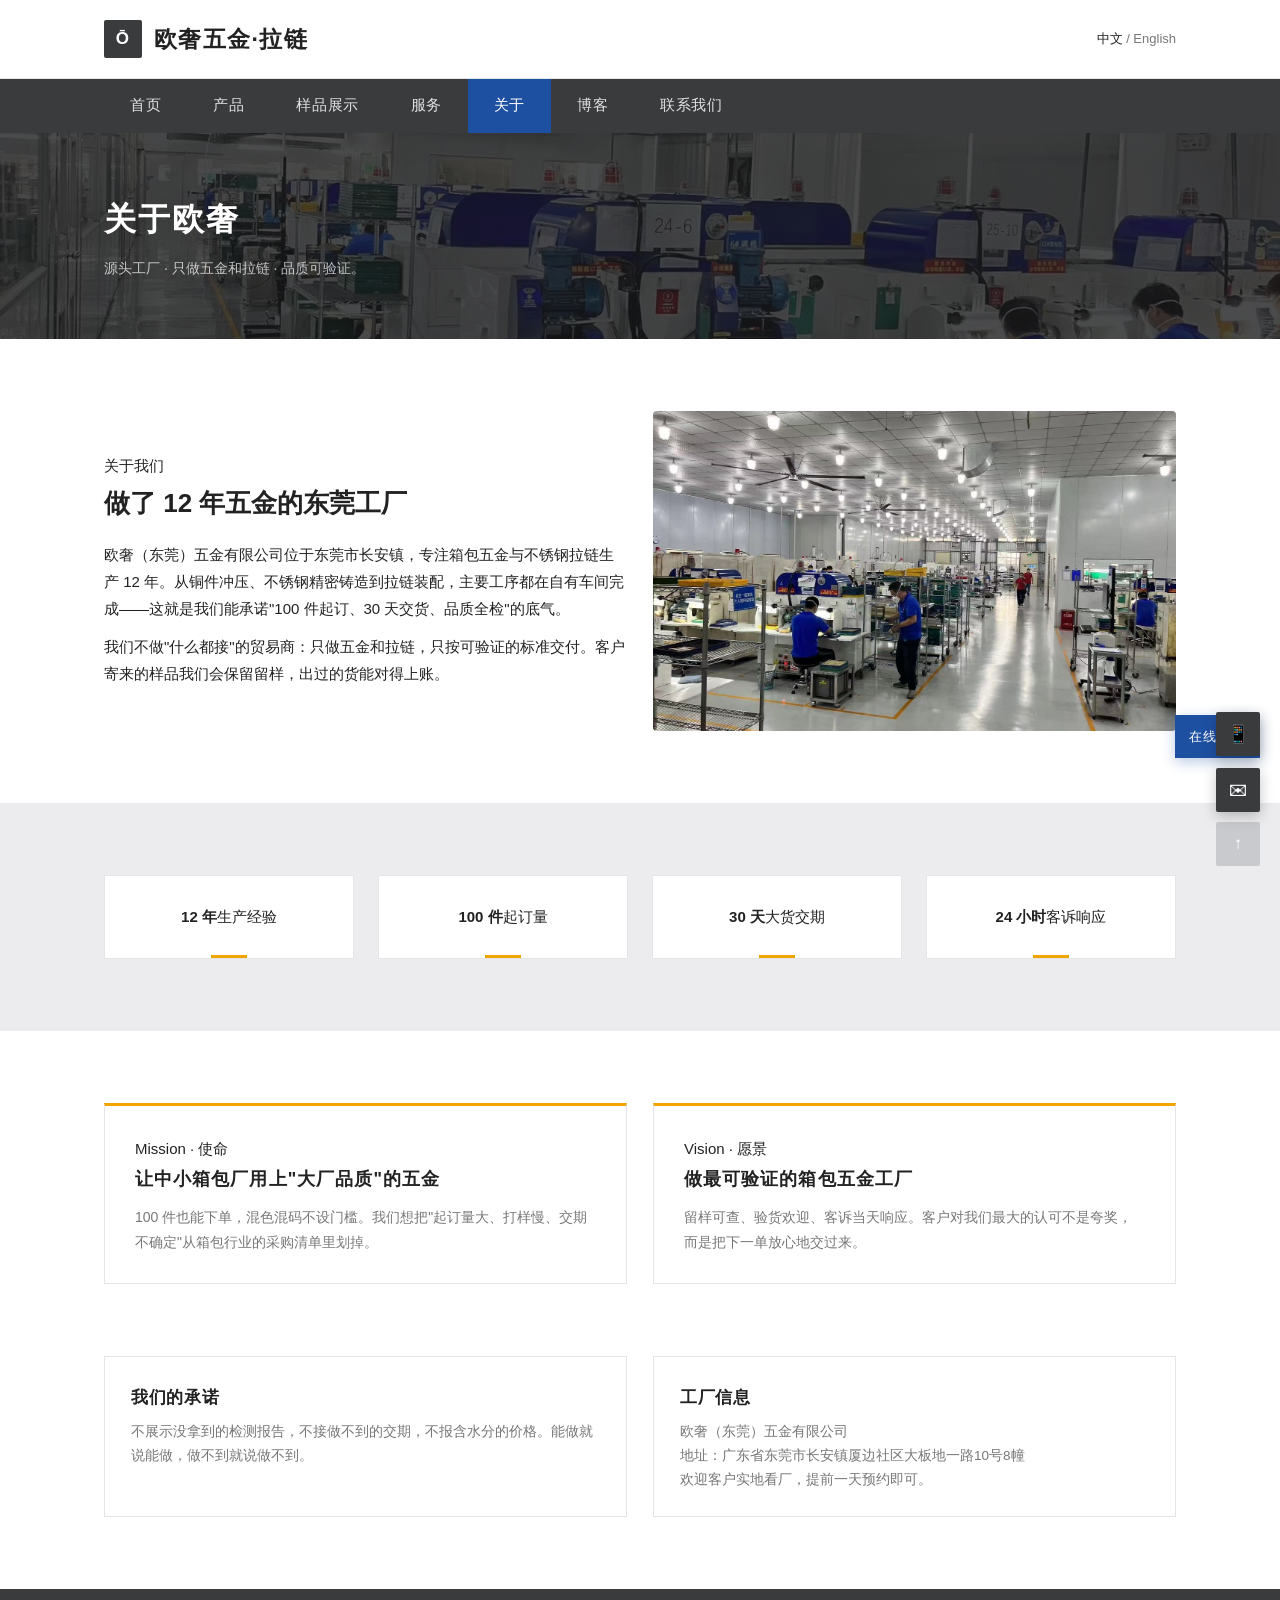
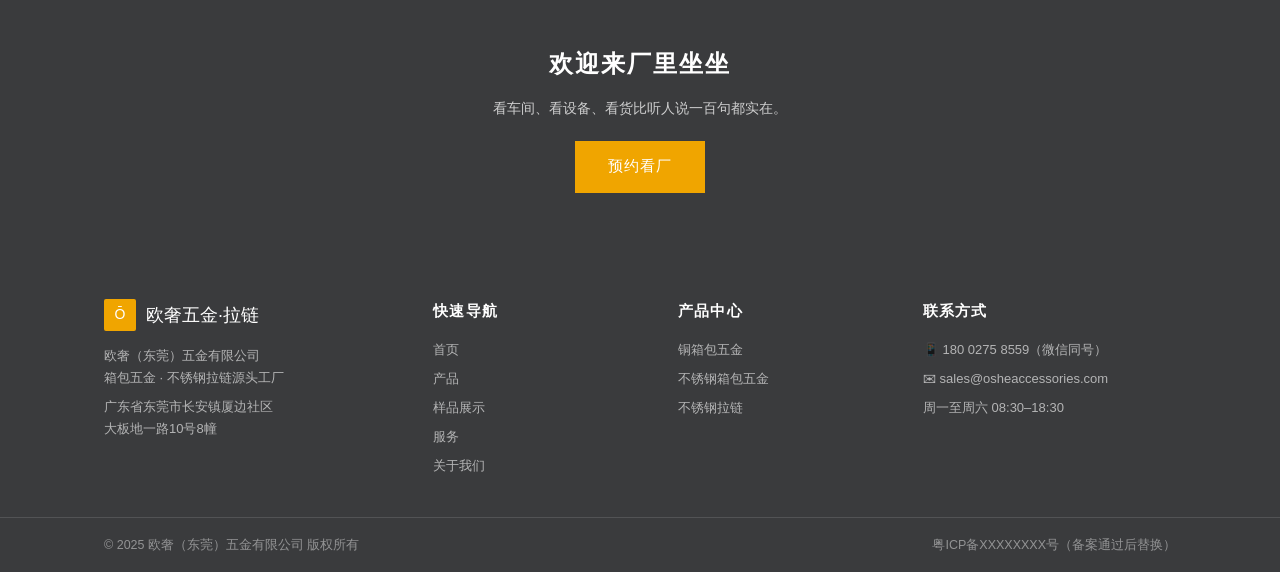
==== commit 8378244f: "产品图 产品名单写在 build.py 顶部的 SAMPLE_PRODUCTS 列表里，想改名/加分类直接改那一行；图片按 images/samples/spoon/ 这类文件夹存放，新样品丢进去重跑" ====
--- a/about/index.html
+++ b/about/index.html
@@ -28,6 +28,7 @@
     <nav class="nav-links">
 <a href="/">首页</a>
 <a href="/products/">产品</a>
+<a href="/samples/">样品展示</a>
 <a href="/services/">服务</a>
 <a class="on" href="/about/">关于</a>
 <a href="/blog/">博客</a>
@@ -98,6 +99,7 @@
       <h4>快速导航</h4>
       <a href="/">首页</a>
       <a href="/products/">产品</a>
+      <a href="/samples/">样品展示</a>
       <a href="/services/">服务</a>
       <a href="/about/">关于我们</a>
     </div>
--- a/assets/style.css
+++ b/assets/style.css
@@ -39,12 +39,12 @@
 .nav-links a.on{color:#fff;background:var(--blue);}
 
 /* ── 首页轮播：黑白工业摄影 + 大字 ────────── */
-.hero{position:relative;height:560px;overflow:hidden;background:#1a1a1c;}
+.hero{position:relative;height:calc(100svh - 49px);min-height:520px;overflow:hidden;background:#1a1a1c;}
 .slides{position:absolute;inset:0;}
 .slide{position:absolute;inset:0;background-position:center;background-size:cover;filter:grayscale(1) contrast(1.06);}
-.slide.s1{background-image:url(/images/hero-workshop.jpg);opacity:1;animation:slideA 15s ease infinite;}
-.slide.s2{background-image:url(/images/banner-assembly.jpg);animation:slideB 15s ease infinite;}
-.slide.s3{background-image:url(/images/cap-polish.jpg);animation:slideC 15s ease infinite;}
+.slide.s1{background-image:url(/images/zip-gold.jpg);opacity:1;animation:slideA 15s ease infinite;}
+.slide.s2{background-image:url(/images/zip-metal.jpg);animation:slideB 15s ease infinite;}
+.slide.s3{background-image:url(/images/zip-denim.jpg);animation:slideC 15s ease infinite;}
 @keyframes slideA{0%,28%,100%{opacity:1;}36%,60%{opacity:0;}70%,92%{opacity:0;}}
 @keyframes slideB{0%,28%{opacity:0;}36%,60%{opacity:1;}70%,92%{opacity:0;}}
 @keyframes slideC{0%,28%,60%{opacity:0;}70%,92%{opacity:1;}}
@@ -61,16 +61,8 @@
 .hero-dots span.on{background:var(--gold);}
 
 /* ── 品牌理念区：橙黄大圆 + 四词 ────────── */
-.values{background:#fff;padding:76px 0 70px;overflow:hidden;}
-.values-in{display:flex;align-items:center;gap:56px;}
-.v-circle{width:300px;height:300px;flex-shrink:0;border-radius:50%;background:radial-gradient(circle at 30% 28%,#ffc23e 0%,var(--gold) 58%,#d98f00 100%);display:flex;flex-direction:column;align-items:center;justify-content:center;gap:12px;color:#fff;box-shadow:0 18px 46px rgba(240,165,0,.32);}
-.v-mark{width:54px;height:54px;border:2px solid rgba(255,255,255,.85);border-radius:50%;display:flex;align-items:center;justify-content:center;font-size:24px;font-weight:700;}
-.v-circle b{font-size:20px;letter-spacing:.1em;text-align:center;line-height:1.6;}
-.v-grid{display:grid;grid-template-columns:1fr 1fr;gap:30px 44px;flex:1;}
-.v-item{display:flex;gap:16px;align-items:flex-start;}
-.v-item .dot{width:14px;height:14px;border-radius:50%;background:var(--gold);margin-top:9px;flex-shrink:0;box-shadow:0 0 0 5px rgba(240,165,0,.16);}
-.v-item b{display:block;font-size:17px;letter-spacing:.04em;}
-.v-item span{display:block;color:var(--muted);font-size:13.5px;margin-top:2px;}
+.values{background:#fff;overflow:hidden;}
+.values img{width:100%;height:auto;display:block;}
 
 /* ── 关键词条 ────────── */
 .keywords{background:var(--soft);border-top:1px solid var(--line);}
@@ -188,6 +180,48 @@
 .banner p{margin-top:10px;color:rgba(255,255,255,.75);font-size:14px;}
 .banner .btn{margin-top:20px;}
 
+/* ── 样品展示 gallery ────────── */
+.gal-bar{display:flex;flex-wrap:wrap;gap:10px;margin-bottom:24px;}
+.gal-bar button{padding:8px 20px;font-size:13.5px;letter-spacing:.04em;background:#fff;border:1px solid #d8d9dc;color:#555;cursor:pointer;transition:all .16s ease;font-family:inherit;}
+.gal-bar button em{font-style:normal;font-size:11.5px;color:#9a9b9e;margin-left:5px;}
+.gal-bar button:hover{border-color:var(--gold);color:var(--gold);}
+.gal-bar button.on{background:var(--dark);border-color:var(--dark);color:#fff;}
+.gal-bar button.on em{color:rgba(255,255,255,.55);}
+.gal-grid{display:grid;grid-template-columns:repeat(4,1fr);gap:16px;}
+.gal-item{position:relative;display:flex;flex-direction:column;padding:0;background:#fff;border:1px solid var(--line);cursor:zoom-in;font-family:inherit;transition:box-shadow .2s ease,transform .2s ease;}
+.gal-item:hover{box-shadow:0 14px 30px rgba(0,0,0,.12);transform:translateY(-2px);}
+.gal-img{display:block;aspect-ratio:1/1;background:#fff;overflow:hidden;}
+.gal-img img{width:100%;height:100%;object-fit:contain;padding:7%;}
+.gal-name{display:block;padding:12px 8px 2px;font-size:14px;letter-spacing:.05em;color:var(--ink);}
+.gal-n{display:block;padding:0 8px 13px;font-size:11.5px;color:var(--muted);letter-spacing:.04em;}
+.gal-note{font-size:12.5px;color:var(--muted);margin-top:16px;}
+
+/* ── 样品详情弹层 ────────── */
+.pmodal{position:fixed;inset:0;z-index:210;display:none;align-items:center;justify-content:center;padding:20px;background:rgba(12,12,14,.9);}
+.pmodal.on{display:flex;}
+.pm-box{position:relative;display:flex;flex-direction:column;width:100%;max-width:780px;max-height:92vh;background:#fff;overflow:hidden;}
+.pm-close{position:absolute;top:8px;right:10px;z-index:3;width:36px;height:36px;border:0;background:rgba(255,255,255,.85);border-radius:50%;font-size:20px;line-height:1;color:#333;cursor:pointer;}
+.pm-close:hover{background:#fff;}
+.pm-head{display:flex;align-items:baseline;gap:12px;padding:16px 56px 12px 22px;border-bottom:1px solid var(--line);flex-wrap:wrap;}
+.pm-head b{font-size:17px;letter-spacing:.05em;}
+.pm-head span{font-size:12px;color:var(--muted);}
+.pm-count{margin-left:auto;}
+.pm-stage{position:relative;flex:1;min-height:0;display:flex;align-items:center;justify-content:center;background:#f7f7f8;padding:12px;overflow:hidden;}
+.pm-stage img{max-width:min(700px,86vw);max-height:min(54vh,600px);width:auto;height:auto;object-fit:contain;}
+.pm-arrow{position:absolute;top:50%;transform:translateY(-50%);width:38px;height:56px;border:0;background:rgba(255,255,255,.75);font-size:24px;color:#333;cursor:pointer;}
+.pm-arrow:hover{background:#fff;}
+.pm-prev{left:8px;}
+.pm-next{right:8px;}
+.pm-thumbs{display:flex;gap:8px;padding:12px 18px 14px;overflow-x:auto;border-top:1px solid var(--line);}
+.pm-thumbs button{flex:0 0 auto;width:60px;height:60px;padding:0;border:1px solid var(--line);background:#fff;cursor:pointer;opacity:.6;}
+.pm-thumbs button.on{border-color:var(--gold);opacity:1;}
+.pm-thumbs button.on img{padding:2px;}
+.pm-thumbs img{width:100%;height:100%;object-fit:cover;}
+.gal-promo{display:flex;align-items:center;justify-content:space-between;gap:20px;flex-wrap:wrap;
+  background:#fff;border:1px solid var(--line);border-left:3px solid var(--gold);padding:24px 28px;margin-top:6px;}
+.gal-promo b{font-size:16px;letter-spacing:.03em;}
+.gal-promo p{font-size:13.5px;color:var(--muted);margin-top:6px;}
+
 /* ── 按钮 ────────── */
 .btn{display:inline-block;padding:12px 32px;font-size:14.5px;letter-spacing:.06em;border:1px solid transparent;transition:all .18s ease;}
 .btn-accent{background:var(--gold);color:#fff;}
@@ -266,17 +300,12 @@
   .topbar .lang{font-size:12px;}
   .nav-links{overflow-x:auto;-webkit-overflow-scrolling:touch;}
   .nav-links a{padding:12px 16px;font-size:13px;white-space:nowrap;}
-  .hero{height:440px;}
+  .hero{height:calc(100svh - 49px);min-height:440px;}
   .hero-in{align-items:flex-start;text-align:left;justify-content:flex-end;padding-bottom:56px;}
   .hero h1{font-size:25px;}
   .hero-cta{justify-content:flex-start;flex-wrap:wrap;}
   .hero-sub{font-size:13px;letter-spacing:.04em;padding-right:6px;}
   .hero-tag span{letter-spacing:.18em;padding:5px 14px;font-size:12px;}
-  .values{padding:54px 0;}
-  .values-in{flex-direction:column;gap:34px;}
-  .v-circle{width:230px;height:230px;}
-  .v-circle b{font-size:16px;}
-  .v-grid{gap:18px 20px;}
   .grid,.grid-2,.grid-3{grid-template-columns:1fr;}
   .cap-grid{grid-template-columns:1fr 1fr;}
   .cap-card{height:200px;}
@@ -295,4 +324,11 @@
   .section--soft{padding:52px 0;}
   .consult{display:none;}
   .tbl{display:block;overflow-x:auto;}
+  .gal-grid{grid-template-columns:1fr 1fr;gap:10px;}
+  .gal-bar button{padding:7px 14px;font-size:12.5px;}
+  .gal-promo{padding:20px 22px;}
+  .pm-box{max-height:96vh;}
+  .pm-stage{min-height:300px;}
+  .pm-stage img{max-height:56vh;max-width:86vw;}
+  .pm-thumbs img{width:52px;height:52px;}
 }
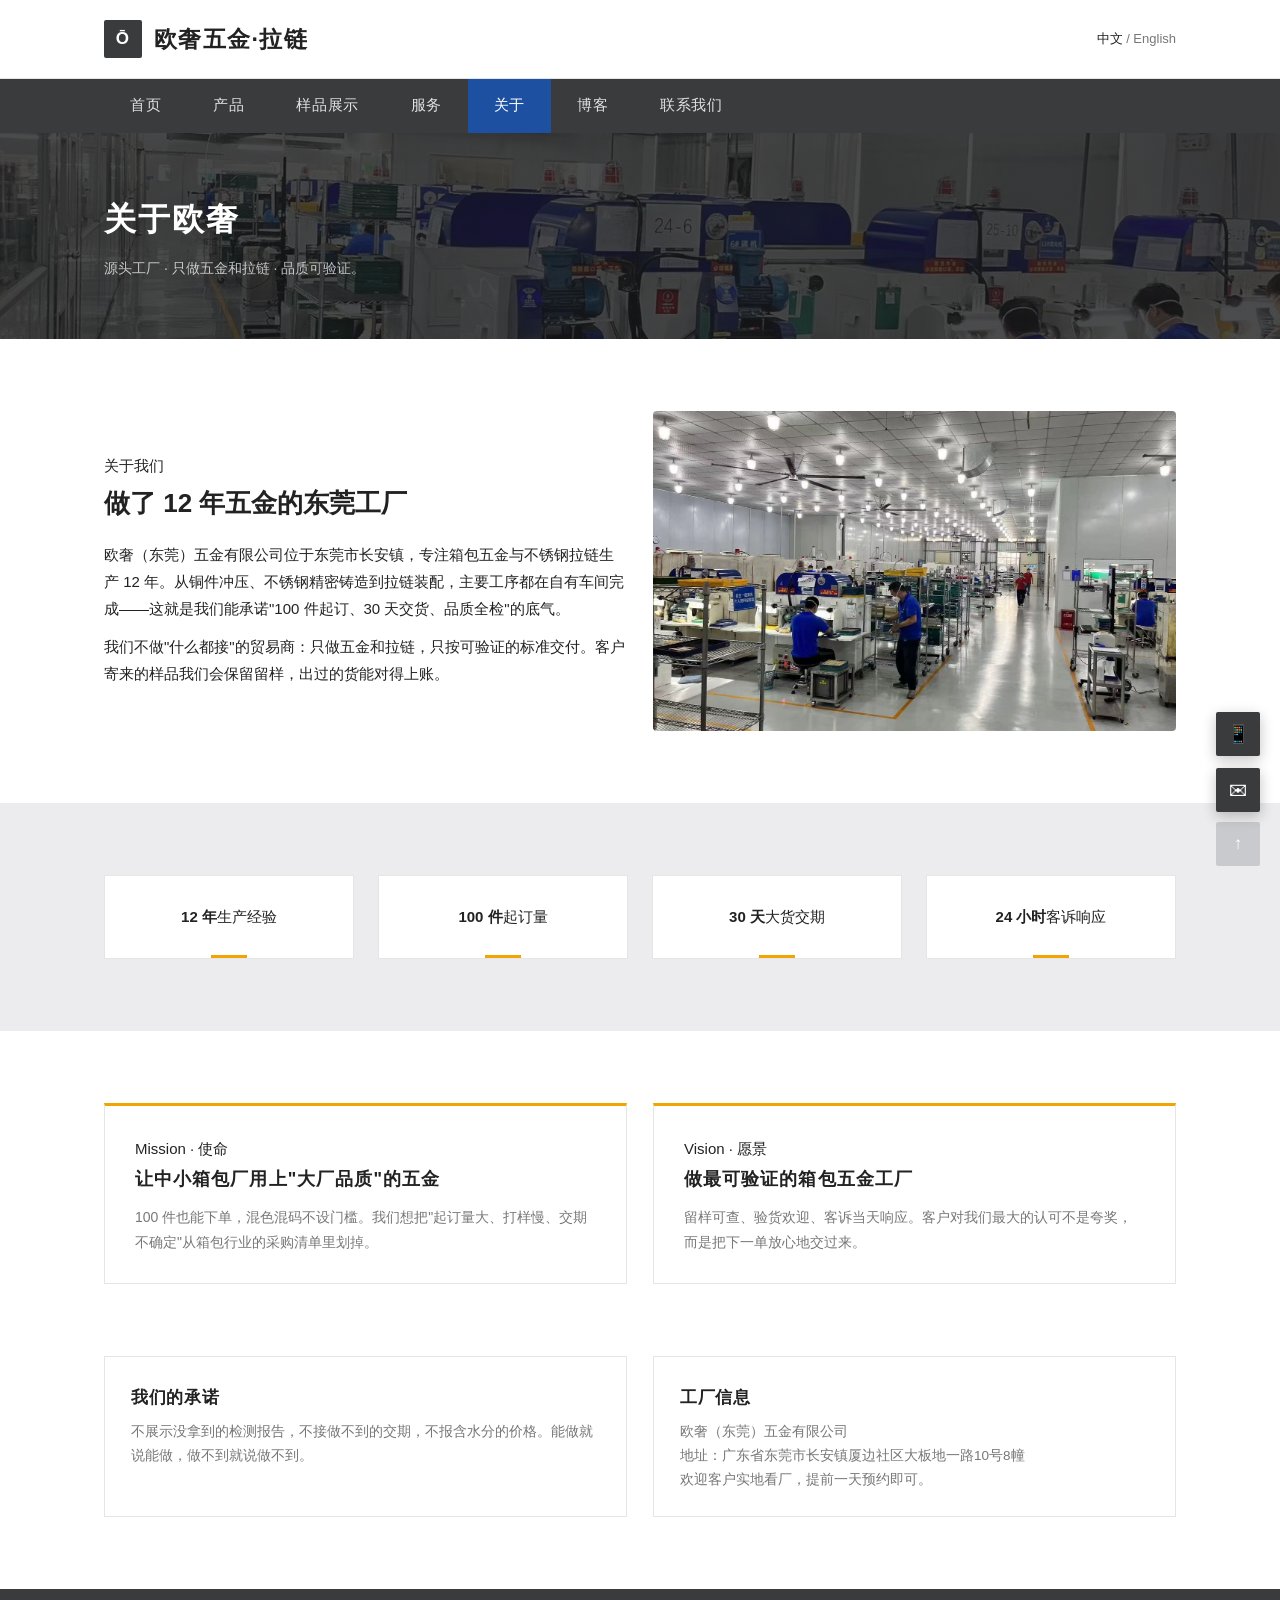
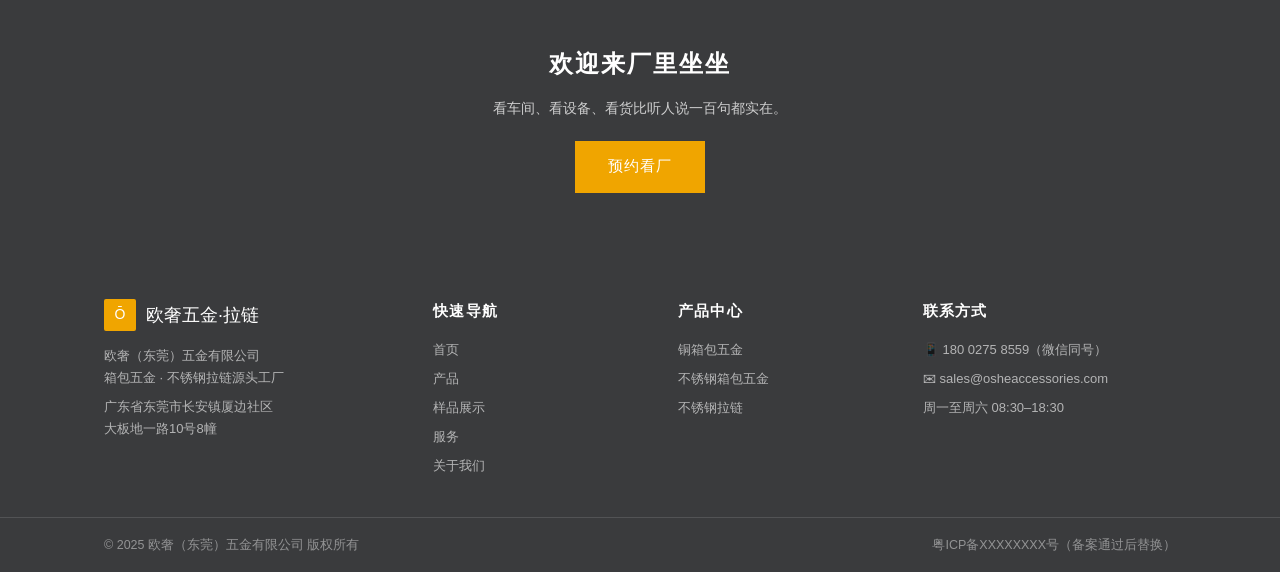
==== commit 574f74f2: "悬浮窗" ====
--- a/about/index.html
+++ b/about/index.html
@@ -122,7 +122,6 @@
   </div></div>
 </footer>
 
-<div class="consult"><a href="/contact/">在线咨询</a></div>
 <div class="backtop"><button type="button" onclick="window.scrollTo({top:0,behavior:'smooth'})" aria-label="回到顶部">↑</button></div>
 <div class="float">
   <div class="float-item">
@@ -166,7 +165,7 @@
     setTimeout(function(){ box.classList.add('fade'); setTimeout(function(){ box.hidden = true; }, 700); }, 6000);
     history.replaceState(null, '', location.pathname);
   }
-});
+})();
 </script>
 </body>
 </html>
--- a/assets/style.css
+++ b/assets/style.css
@@ -271,12 +271,9 @@
 .float-btn{width:44px;height:44px;border:0;border-radius:2px;background:var(--dark);color:#fff;font-size:18px;cursor:pointer;box-shadow:0 4px 14px rgba(0,0,0,.24);transition:background .15s ease;}
 .float-btn:hover{background:var(--blue);}
 .float-panel{position:absolute;right:54px;top:50%;transform:translateY(-50%);background:#fff;border:1px solid var(--line);box-shadow:0 8px 26px rgba(0,0,0,.16);padding:12px 18px;white-space:nowrap;opacity:0;visibility:hidden;transition:all .22s ease;}
-.float-item .open{opacity:1;visibility:visible;}
+.float-item.open .float-panel{opacity:1;visibility:visible;}
 .float-panel b{display:block;font-size:11.5px;color:var(--muted);letter-spacing:.14em;font-weight:600;}
 .fp-num{display:block;font-size:13.5px;color:var(--ink);margin-top:3px;font-weight:600;letter-spacing:.02em;}
-.consult{position:fixed;right:20px;bottom:142px;z-index:90;}
-.consult a{display:block;background:var(--blue);color:#fff;padding:10px 14px;font-size:13px;letter-spacing:.1em;box-shadow:0 4px 14px rgba(30,80,162,.3);}
-.consult a:hover{background:#173e7d;}
 .backtop{position:fixed;right:20px;bottom:34px;z-index:90;}
 .backtop button{width:44px;height:44px;border:0;border-radius:2px;background:#c9cacd;color:#fff;font-size:17px;cursor:pointer;transition:background .15s ease;}
 .backtop button:hover{background:var(--dark);}
@@ -291,6 +288,22 @@
 .footer a:hover{color:var(--gold);}
 .footer-bottom{border-top:1px solid rgba(255,255,255,.12);}
 .fb-in{max-width:1120px;margin:0 auto;padding:16px 24px;display:flex;justify-content:space-between;gap:12px;font-size:12.5px;color:rgba(255,255,255,.45);flex-wrap:wrap;}
+
+/* ── 3D 打样板块 ────────── */
+.proto{display:grid;gap:14px;}
+.proto figure{margin:0;position:relative;overflow:hidden;background:#ececee;}
+.proto figure img{width:100%;height:100%;object-fit:cover;display:block;}
+.proto-lead img{aspect-ratio:16/7;object-position:center 62%;}
+.proto figcaption{position:absolute;left:0;right:0;bottom:0;padding:30px 18px 12px;font-size:13px;letter-spacing:.04em;color:#fff;background:linear-gradient(transparent,rgba(0,0,0,.62));}
+.proto-row{display:grid;grid-template-columns:1fr 1fr 1.45fr;gap:14px;align-items:stretch;}
+.proto-row figure img{height:480px;}
+.proto-note{border:1px solid var(--line);border-top:3px solid var(--gold);background:#fff;padding:24px 26px;display:flex;flex-direction:column;justify-content:center;}
+.proto-note b{font-size:16.5px;letter-spacing:.04em;}
+.proto-note ul{list-style:none;margin-top:10px;}
+.proto-note li{font-size:13.5px;color:#55565a;line-height:1.6;padding:7px 0 7px 16px;position:relative;border-top:1px dashed var(--line);}
+.proto-note li:first-child{border-top:0;}
+.proto-note li::before{content:"";position:absolute;left:0;top:14px;width:7px;height:7px;background:var(--gold);border-radius:50%;}
+.proto-note li b{font-size:13.5px;color:var(--ink);font-weight:700;}
 
 /* ── 移动端 ────────── */
 @media(max-width:860px){
@@ -322,7 +335,6 @@
   .sec-head{margin-bottom:32px;}
   .section{padding:52px 0;}
   .section--soft{padding:52px 0;}
-  .consult{display:none;}
   .tbl{display:block;overflow-x:auto;}
   .gal-grid{grid-template-columns:1fr 1fr;gap:10px;}
   .gal-bar button{padding:7px 14px;font-size:12.5px;}
@@ -331,4 +343,9 @@
   .pm-stage{min-height:300px;}
   .pm-stage img{max-height:56vh;max-width:86vw;}
   .pm-thumbs img{width:52px;height:52px;}
+  .proto-lead img{aspect-ratio:16/10;}
+  .proto-row{grid-template-columns:1fr;}
+  .proto-row figure img{height:auto;aspect-ratio:4/5;}
+  .proto figcaption{font-size:12px;padding:24px 14px 10px;}
+  .proto-note{padding:20px 18px;}
 }
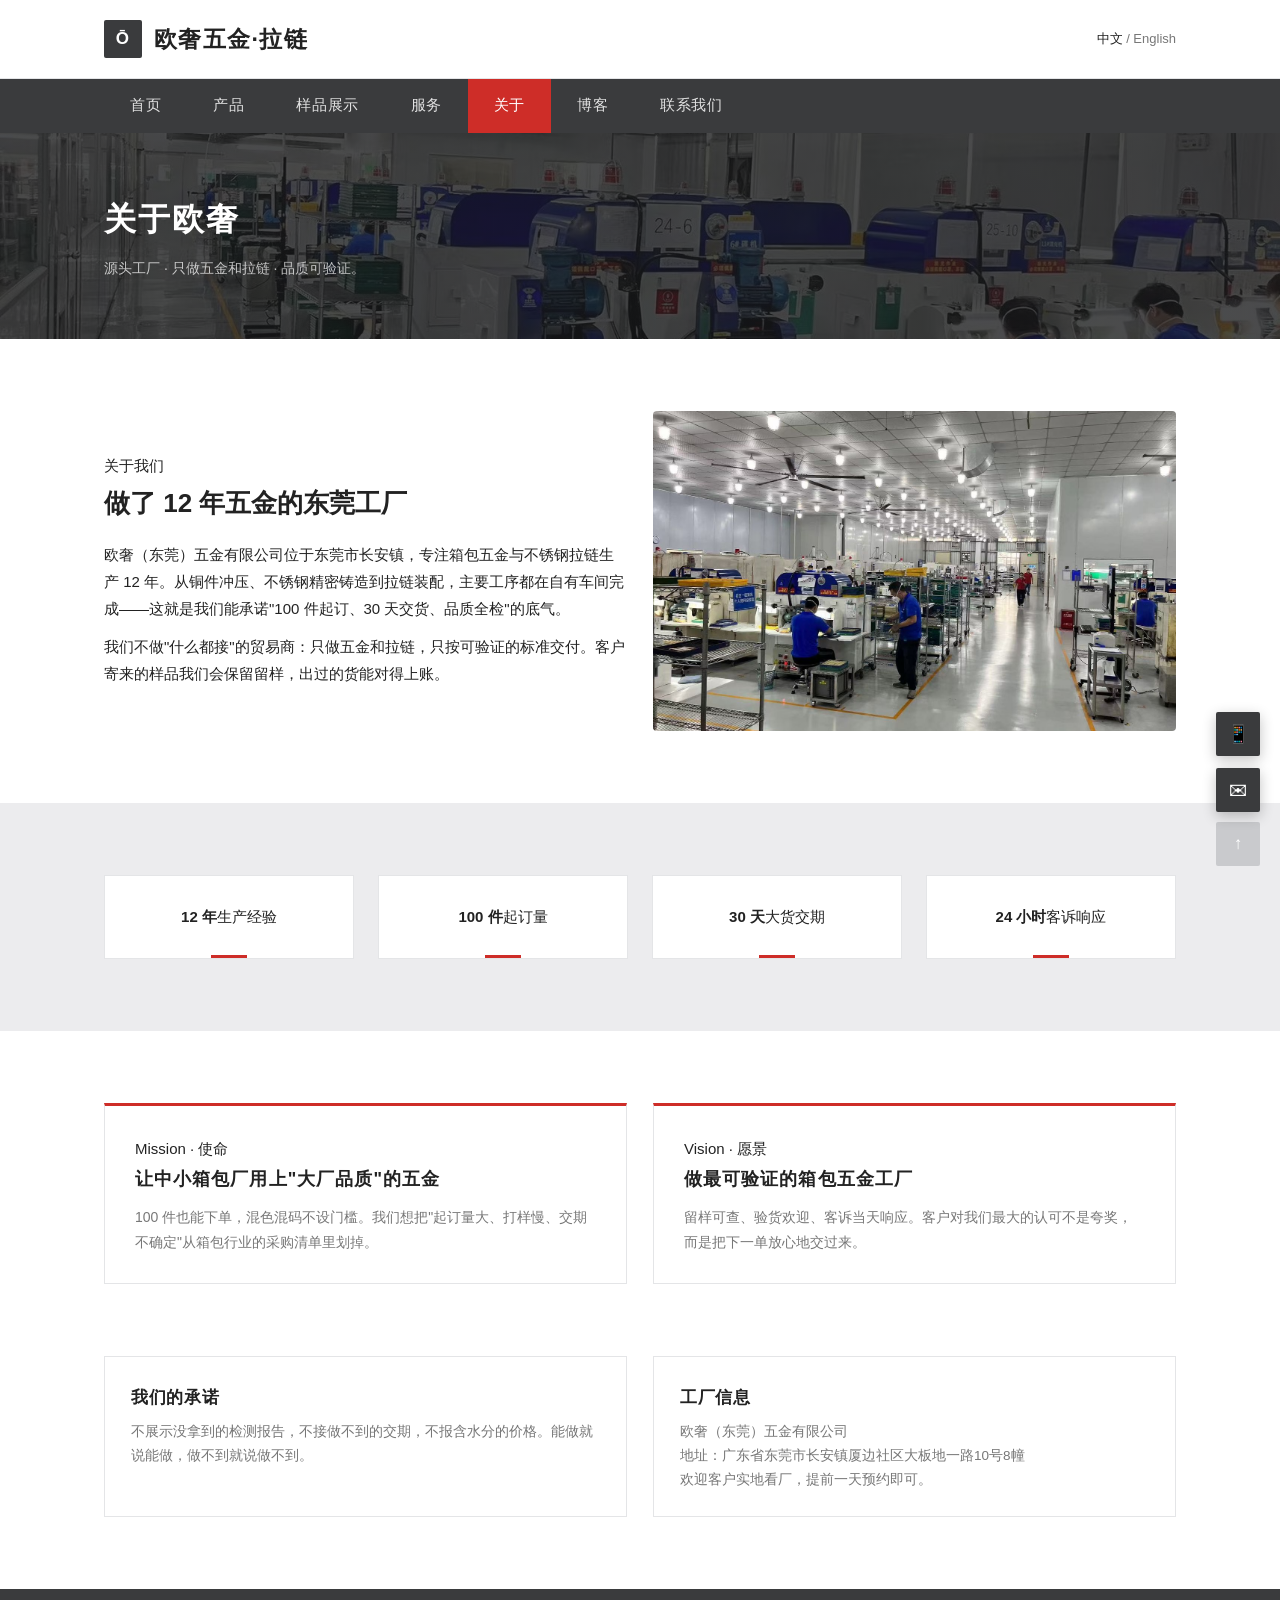
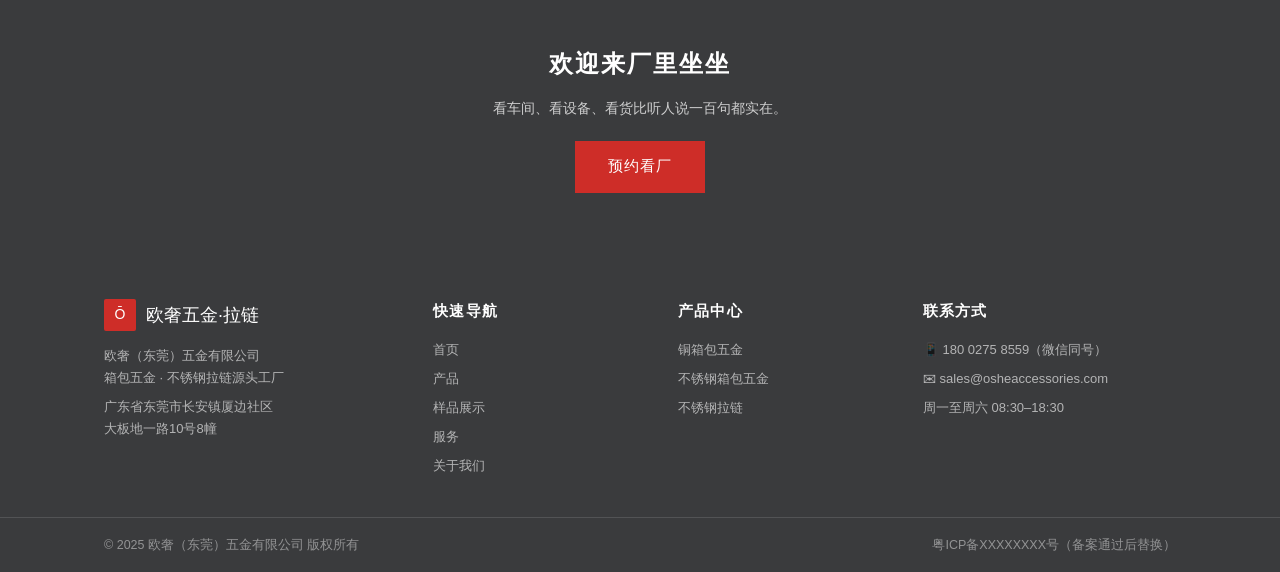
==== commit 5f1d3616: "改主题加图片" ====
--- a/about/index.html
+++ b/about/index.html
@@ -16,7 +16,7 @@
 <meta property="og:description" content="欧奢（东莞）五金有限公司：位于东莞长安，12 年箱包五金与不锈钢拉链生产经验，100 件起订，欢迎实地看厂。">
 <meta property="og:url" content="https://oshee.cn/about">
 <meta property="og:image" content="https://oshee.cn/og-image.jpg">
-<link rel="stylesheet" href="/assets/style.css">
+<link rel="stylesheet" href="/assets/style.css?v=1795519007-23960">
 </head>
 <body>
 <div class="topbar"><div class="wrap">
@@ -141,6 +141,19 @@
 </div>
 <script>
 (function(){
+  var slides=document.querySelectorAll('.hero .slide'), dots=document.querySelectorAll('.hero-dots span');
+  if(slides.length && dots.length){
+    var cur=0, timer=null;
+    function show(i){
+      cur=i;
+      slides.forEach(function(s,j){ s.classList.toggle('on', j===i); });
+      dots.forEach(function(d,j){ d.classList.toggle('on', j===i); });
+    }
+    function next(){ show((cur+1) % slides.length); }
+    function arm(){ clearInterval(timer); timer=setInterval(next, 6000); }
+    dots.forEach(function(d,i){ d.addEventListener('click', function(){ show(i); arm(); }); });
+    arm();
+  }
   var bar=document.querySelector('.float'); if(!bar) return;
   bar.addEventListener('click',function(e){
     var btn=e.target.closest('.float-btn');
--- a/assets/style.css
+++ b/assets/style.css
@@ -1,10 +1,9 @@
 /* ═══════════════════════════════════════════════
-   欧奢五金·拉链 内贸站 — 仿德诚拉链 DCL 风格
-   黑白灰极简 + 宝蓝导航块 + 橙黄点缀 / 黑白工业摄影
+   欧奢五金·拉链 内贸站 — 参照 Riri(riri.com) 风格
+   白底细字导航 + 炭灰板块 + 品牌红点缀 / 工业摄影
    ═══════════════════════════════════════════════ */
 :root{
-  --blue:#1e50a2;        /* 导航当前块宝蓝 */
-  --gold:#f0a500;        /* 橙黄点缀 */
+  --accent:#ce2d28;      /* 品牌红（参照 Riri 品牌红调） */
   --dark:#3a3b3d;        /* 深灰导航/页脚 */
   --ink:#222;
   --muted:#777;
@@ -27,7 +26,7 @@
 .brand-mark{width:38px;height:38px;background:var(--dark);color:#fff;display:flex;align-items:center;justify-content:center;font-size:17px;border-radius:2px;flex-shrink:0;}
 .topbar .lang{margin-left:auto;font-size:13px;color:var(--muted);}
 .topbar .lang a{color:var(--muted);}
-.topbar .lang a:hover{color:var(--blue);}
+.topbar .lang a:hover{color:var(--accent);}
 .topbar .lang .cur{color:var(--ink);}
 
 /* ── 导航：深灰条 当前页宝蓝块 ────────── */
@@ -36,29 +35,27 @@
 .nav-links{display:flex;}
 .nav-links a{display:block;color:rgba(255,255,255,.85);padding:14px 26px;font-size:14.5px;letter-spacing:.04em;transition:background .15s ease,color .15s ease;}
 .nav-links a:hover{color:#fff;background:rgba(255,255,255,.08);}
-.nav-links a.on{color:#fff;background:var(--blue);}
-
-/* ── 首页轮播：黑白工业摄影 + 大字 ────────── */
-.hero{position:relative;height:calc(100svh - 49px);min-height:520px;overflow:hidden;background:#1a1a1c;}
+.nav-links a.on{color:#fff;background:var(--accent);}
+
+/* ── 首页轮播：原色工业摄影（金色拉链系列）+ 大字 ────────── */
+.hero{position:relative;height:calc(100svh - 49px);min-height:520px;overflow:hidden;background:#141416;}
 .slides{position:absolute;inset:0;}
-.slide{position:absolute;inset:0;background-position:center;background-size:cover;filter:grayscale(1) contrast(1.06);}
-.slide.s1{background-image:url(/images/zip-gold.jpg);opacity:1;animation:slideA 15s ease infinite;}
-.slide.s2{background-image:url(/images/zip-metal.jpg);animation:slideB 15s ease infinite;}
-.slide.s3{background-image:url(/images/zip-denim.jpg);animation:slideC 15s ease infinite;}
-@keyframes slideA{0%,28%,100%{opacity:1;}36%,60%{opacity:0;}70%,92%{opacity:0;}}
-@keyframes slideB{0%,28%{opacity:0;}36%,60%{opacity:1;}70%,92%{opacity:0;}}
-@keyframes slideC{0%,28%,60%{opacity:0;}70%,92%{opacity:1;}}
+.slide{position:absolute;inset:0;background-position:center;background-size:cover;opacity:0;transition:opacity 1s ease;}
+.slide.on{opacity:1;}
 .shade{position:absolute;inset:0;background:linear-gradient(90deg,rgba(10,10,12,.25) 0%,rgba(10,10,12,.1) 40%,rgba(10,10,12,.62) 100%);}
 .hero-in{position:relative;z-index:2;height:100%;display:flex;flex-direction:column;justify-content:center;align-items:flex-end;text-align:right;color:#fff;}
 .hero-tag{margin-bottom:18px;}
 .hero-tag span{display:inline-block;border:1px solid rgba(255,255,255,.55);padding:6px 20px;font-size:13.5px;letter-spacing:.32em;color:rgba(255,255,255,.9);}
 .hero h1{font-size:clamp(30px,4.6vw,50px);font-weight:700;line-height:1.35;letter-spacing:.06em;text-shadow:0 3px 26px rgba(0,0,0,.45);}
-.hero h1 .em{color:var(--gold);}
+.hero h1 .em{color:var(--accent);}
 .hero-sub{margin-top:16px;font-size:15px;color:rgba(255,255,255,.82);letter-spacing:.08em;}
 .hero-cta{margin-top:34px;display:flex;gap:14px;justify-content:flex-end;}
 .hero-dots{position:absolute;left:50%;bottom:22px;transform:translateX(-50%);z-index:3;display:flex;gap:9px;}
-.hero-dots span{width:9px;height:9px;border-radius:50%;background:rgba(255,255,255,.45);}
-.hero-dots span.on{background:var(--gold);}
+.hero-dots span{width:9px;height:9px;border-radius:50%;background:rgba(255,255,255,.45);cursor:pointer;transition:background .2s,transform .2s;}
+.hero-dots span:hover{background:rgba(255,255,255,.8);}
+.hero-dots span.on{background:var(--accent);transform:scale(1.25);}
+
+/* 带背景图的深色横幅：背景由 HTML 内联 style 提供（双背景：暗遮罩 + 图） */
 
 /* ── 品牌理念区：橙黄大圆 + 四词 ────────── */
 .values{background:#fff;overflow:hidden;}
@@ -69,14 +66,14 @@
 .keywords .wrap{padding-top:12px;padding-bottom:12px;font-size:13.5px;color:var(--muted);}
 .keywords b{color:var(--ink);}
 .keywords a{margin:0 2px;}
-.keywords a:hover{color:var(--blue);}
+.keywords a:hover{color:var(--accent);}
 
 /* ── 板块 ────────── */
 .section{padding:72px 0;}
 .section--soft{background:var(--soft);}
 .sec-head{text-align:center;margin-bottom:44px;}
 .sec-head .bar{display:inline-block;font-size:clamp(22px,2.8vw,30px);font-weight:700;letter-spacing:.05em;}
-.sec-head .bar i{font-style:normal;color:var(--gold);}
+.sec-head .bar i{font-style:normal;color:var(--accent);}
 .sec-head .en{display:block;margin-top:8px;font-size:12.5px;color:#a2a3a6;letter-spacing:.34em;text-transform:uppercase;}
 .sec-head .desc,.sec-head p{margin-top:12px;color:var(--muted);font-size:14px;}
 
@@ -93,7 +90,7 @@
 .pcard-body h3{font-size:18px;letter-spacing:.04em;}
 .pcard-body p{margin-top:8px;color:var(--muted);font-size:13.5px;flex:1;}
 .pcard-meta{margin-top:14px;padding-top:12px;border-top:1px dashed var(--line);font-size:12.5px;color:var(--muted);display:flex;justify-content:space-between;align-items:center;}
-.pcard-meta b,.pcard-meta .price{color:var(--gold);font-weight:700;font-size:14px;}
+.pcard-meta b,.pcard-meta .price{color:var(--accent);font-weight:700;font-size:14px;}
 .section--soft .pcard{border-color:#dddee1;}
 .section--soft .pcard:hover{box-shadow:0 14px 34px rgba(0,0,0,.12);}
 
@@ -107,9 +104,9 @@
 /* ── 数字卖点 ────────── */
 .stats{display:grid;grid-template-columns:repeat(4,1fr);gap:24px;}
 .stat{background:#fff;border:1px solid var(--line);padding:28px 22px;text-align:center;position:relative;overflow:hidden;}
-.stat .num{font-size:34px;font-weight:700;color:var(--blue);line-height:1.2;}
+.stat .num{font-size:34px;font-weight:700;color:var(--accent);line-height:1.2;}
 .stat .big{display:block;margin-top:6px;font-size:14px;letter-spacing:.04em;}
-.stat::after{content:"";position:absolute;left:50%;bottom:0;transform:translateX(-50%);width:36px;height:3px;background:var(--gold);}
+.stat::after{content:"";position:absolute;left:50%;bottom:0;transform:translateX(-50%);width:36px;height:3px;background:var(--accent);}
 
 /* ── 通用卡 ────────── */
 .card{background:#fff;border:1px solid var(--line);padding:26px 26px 24px;position:relative;overflow:hidden;transition:box-shadow .2s ease;}
@@ -122,20 +119,20 @@
 /* ── 步骤 ────────── */
 .steps{display:grid;grid-template-columns:repeat(5,1fr);gap:18px;counter-reset:st;}
 .step{background:#fff;border:1px solid var(--line);padding:24px 18px;text-align:center;position:relative;counter-increment:st;}
-.step::before{content:"0" counter(st);display:block;width:44px;height:44px;line-height:44px;margin:0 auto 14px;border-radius:50%;background:var(--blue);color:#fff;font-weight:700;font-size:15px;}
-.step:nth-child(even)::before{background:var(--gold);}
+.step::before{content:"0" counter(st);display:block;width:44px;height:44px;line-height:44px;margin:0 auto 14px;border-radius:50%;background:var(--accent);color:#fff;font-weight:700;font-size:15px;}
+.step:nth-child(even)::before{background:var(--accent);}
 .step h3{font-size:15.5px;letter-spacing:.04em;}
 .step p{margin-top:6px;color:var(--muted);font-size:12.5px;}
 
 /* ── 服务行业 chips ────────── */
 .chips{display:grid;grid-template-columns:repeat(3,1fr);gap:16px;}
 .chip{background:#fff;border:1px solid var(--line);padding:20px 22px;display:flex;align-items:center;gap:12px;font-size:14.5px;}
-.chip::before{content:"";width:8px;height:8px;background:var(--gold);flex-shrink:0;transform:rotate(45deg);}
+.chip::before{content:"";width:8px;height:8px;background:var(--accent);flex-shrink:0;transform:rotate(45deg);}
 .section--soft .chip{border-color:#dddee1;}
 
 /* ── 使命愿景 ────────── */
 .mv{display:grid;grid-template-columns:1fr 1fr;gap:26px;}
-.mv-card{background:#fff;border:1px solid var(--line);border-top:3px solid var(--gold);padding:30px 30px 28px;}
+.mv-card{background:#fff;border:1px solid var(--line);border-top:3px solid var(--accent);padding:30px 30px 28px;}
 .mv-card h3{font-size:18px;letter-spacing:.06em;}
 .mv-card p{margin-top:10px;color:var(--muted);font-size:14px;}
 
@@ -149,25 +146,25 @@
 .news-lead{background:#fff;border:1px solid var(--line);overflow:hidden;display:block;}
 .news-lead img{width:100%;height:250px;object-fit:cover;}
 .news-lead .body{padding:20px 24px 24px;}
-.news-lead .date{font-size:12.5px;color:var(--gold);letter-spacing:.1em;}
+.news-lead .date{font-size:12.5px;color:var(--accent);letter-spacing:.1em;}
 .news-lead h3{margin-top:6px;font-size:17px;line-height:1.5;}
 .news-list .item{display:flex;gap:16px;background:#fff;border:1px solid var(--line);padding:16px 18px;margin-bottom:14px;align-items:flex-start;}
 .news-list .idx{font-size:22px;font-weight:700;color:#c9cacd;line-height:1.2;font-family:Georgia,serif;flex-shrink:0;}
 .news-list h3{font-size:14.5px;line-height:1.5;}
-.news-list .date{font-size:12px;color:var(--gold);}
+.news-list .date{font-size:12px;color:var(--accent);}
 .news-list p{font-size:12.5px;color:var(--muted);margin-top:4px;}
-.news-list .item:hover h3{color:var(--blue);}
+.news-list .item:hover h3{color:var(--accent);}
 
 /* ── FAQ ────────── */
 .card .ans{color:var(--muted);font-size:13.5px;}
-.card .no{color:var(--blue);font-weight:700;margin-right:8px;}
+.card .no{color:var(--accent);font-weight:700;margin-right:8px;}
 
 /* ── 表格 ────────── */
 .tbl{width:100%;border-collapse:collapse;background:#fff;font-size:13.5px;}
 .tbl th{background:var(--dark);color:#fff;padding:11px 14px;text-align:left;font-weight:600;letter-spacing:.03em;}
 .tbl td{padding:11px 14px;border-bottom:1px solid var(--line);}
 .tbl tr:nth-child(even) td{background:#f7f7f8;}
-.tbl .em{color:var(--gold);font-weight:700;}
+.tbl .em{color:var(--accent);font-weight:700;}
 
 /* ── 荣誉 ────────── */
 .honor-grid{display:grid;grid-template-columns:repeat(4,1fr);gap:18px;}
@@ -184,7 +181,7 @@
 .gal-bar{display:flex;flex-wrap:wrap;gap:10px;margin-bottom:24px;}
 .gal-bar button{padding:8px 20px;font-size:13.5px;letter-spacing:.04em;background:#fff;border:1px solid #d8d9dc;color:#555;cursor:pointer;transition:all .16s ease;font-family:inherit;}
 .gal-bar button em{font-style:normal;font-size:11.5px;color:#9a9b9e;margin-left:5px;}
-.gal-bar button:hover{border-color:var(--gold);color:var(--gold);}
+.gal-bar button:hover{border-color:var(--accent);color:var(--accent);}
 .gal-bar button.on{background:var(--dark);border-color:var(--dark);color:#fff;}
 .gal-bar button.on em{color:rgba(255,255,255,.55);}
 .gal-grid{display:grid;grid-template-columns:repeat(4,1fr);gap:16px;}
@@ -214,22 +211,22 @@
 .pm-next{right:8px;}
 .pm-thumbs{display:flex;gap:8px;padding:12px 18px 14px;overflow-x:auto;border-top:1px solid var(--line);}
 .pm-thumbs button{flex:0 0 auto;width:60px;height:60px;padding:0;border:1px solid var(--line);background:#fff;cursor:pointer;opacity:.6;}
-.pm-thumbs button.on{border-color:var(--gold);opacity:1;}
+.pm-thumbs button.on{border-color:var(--accent);opacity:1;}
 .pm-thumbs button.on img{padding:2px;}
 .pm-thumbs img{width:100%;height:100%;object-fit:cover;}
 .gal-promo{display:flex;align-items:center;justify-content:space-between;gap:20px;flex-wrap:wrap;
-  background:#fff;border:1px solid var(--line);border-left:3px solid var(--gold);padding:24px 28px;margin-top:6px;}
+  background:#fff;border:1px solid var(--line);border-left:3px solid var(--accent);padding:24px 28px;margin-top:6px;}
 .gal-promo b{font-size:16px;letter-spacing:.03em;}
 .gal-promo p{font-size:13.5px;color:var(--muted);margin-top:6px;}
 
 /* ── 按钮 ────────── */
 .btn{display:inline-block;padding:12px 32px;font-size:14.5px;letter-spacing:.06em;border:1px solid transparent;transition:all .18s ease;}
-.btn-accent{background:var(--gold);color:#fff;}
+.btn-accent{background:var(--accent);color:#fff;}
 .btn-accent:hover{background:#d98f00;}
 .btn-ghost{border-color:rgba(255,255,255,.6);color:#fff;background:transparent;}
 .btn-ghost:hover{border-color:#fff;}
 .section .btn-ghost,.section--soft .btn-ghost{border-color:var(--dark);color:var(--dark);}
-.section .btn-ghost:hover,.section--soft .btn-ghost:hover{border-color:var(--blue);color:var(--blue);}
+.section .btn-ghost:hover,.section--soft .btn-ghost:hover{border-color:var(--accent);color:var(--accent);}
 
 /* ── 内页横幅 ────────── */
 .page-hero{background:linear-gradient(rgba(24,25,27,.78),rgba(24,25,27,.78)),url(/images/hero-workshop.jpg) center/cover;color:#fff;padding:58px 0;}
@@ -240,14 +237,14 @@
 /* ── 关于页双栏 ────────── */
 .about-split{display:grid;grid-template-columns:1.1fr 1fr;gap:34px;align-items:center;}
 .about-split img{width:100%;height:340px;object-fit:cover;}
-.about-label{font-size:13px;color:var(--gold);letter-spacing:.24em;margin-bottom:10px;}
+.about-label{font-size:13px;color:var(--accent);letter-spacing:.24em;margin-bottom:10px;}
 .contact-cards{display:grid;grid-template-columns:1fr 1fr;gap:18px;}
 
 /* ── 博客 ────────── */
 .blog-item{background:#fff;border:1px solid var(--line);overflow:hidden;display:flex;}
 .blog-thumb{width:230px;height:170px;object-fit:cover;filter:grayscale(.6);flex-shrink:0;}
 .blog-body{padding:18px 22px;flex:1;}
-.blog-body .date{font-size:12px;color:var(--gold);}
+.blog-body .date{font-size:12px;color:var(--accent);}
 .blog-body h3{font-size:16px;margin-top:4px;line-height:1.5;}
 .blog-body p{margin-top:6px;color:var(--muted);font-size:13px;}
 
@@ -256,8 +253,8 @@
 .form label{display:block;font-size:13.5px;margin-top:16px;letter-spacing:.02em;}
 .form .req{color:#d33;margin-left:3px;}
 .form input,.form textarea,.form select{width:100%;margin-top:7px;padding:11px 13px;border:1px solid #cccdcf;font-size:14px;font-family:inherit;background:#fafafa;}
-.form input:focus,.form textarea:focus,.form select:focus{outline:none;border-color:var(--blue);background:#fff;}
-.form button{margin-top:22px;width:100%;padding:13px;background:var(--blue);color:#fff;border:0;font-size:15px;letter-spacing:.14em;cursor:pointer;transition:background .18s ease;}
+.form input:focus,.form textarea:focus,.form select:focus{outline:none;border-color:var(--accent);background:#fff;}
+.form button{margin-top:22px;width:100%;padding:13px;background:var(--accent);color:#fff;border:0;font-size:15px;letter-spacing:.14em;cursor:pointer;transition:background .18s ease;}
 .form button:hover{background:#173e7d;}
 .form-note{margin-top:12px;font-size:12.5px;color:var(--muted);text-align:center;}
 .form-ok,.form-err{padding:11px 15px;font-size:13.5px;margin-bottom:14px;}
@@ -269,7 +266,7 @@
 .float{position:fixed;right:20px;bottom:88px;z-index:90;display:flex;flex-direction:column;gap:12px;}
 .float-item{position:relative;display:flex;justify-content:flex-end;align-items:center;}
 .float-btn{width:44px;height:44px;border:0;border-radius:2px;background:var(--dark);color:#fff;font-size:18px;cursor:pointer;box-shadow:0 4px 14px rgba(0,0,0,.24);transition:background .15s ease;}
-.float-btn:hover{background:var(--blue);}
+.float-btn:hover{background:var(--accent);}
 .float-panel{position:absolute;right:54px;top:50%;transform:translateY(-50%);background:#fff;border:1px solid var(--line);box-shadow:0 8px 26px rgba(0,0,0,.16);padding:12px 18px;white-space:nowrap;opacity:0;visibility:hidden;transition:all .22s ease;}
 .float-item.open .float-panel{opacity:1;visibility:visible;}
 .float-panel b{display:block;font-size:11.5px;color:var(--muted);letter-spacing:.14em;font-weight:600;}
@@ -282,10 +279,10 @@
 .footer{background:var(--dark);color:rgba(255,255,255,.78);}
 .footer-in{max-width:1120px;margin:0 auto;padding:52px 24px 40px;display:grid;grid-template-columns:1.4fr 1fr 1fr 1.2fr;gap:34px;}
 .footer .brand{color:#fff;font-size:18px;display:flex;align-items:center;gap:10px;margin-bottom:14px;}
-.footer .brand-mark{width:32px;height:32px;background:var(--gold);font-size:14px;}
+.footer .brand-mark{width:32px;height:32px;background:var(--accent);font-size:14px;}
 .footer h4{color:#fff;font-size:14.5px;margin-bottom:14px;letter-spacing:.08em;}
 .footer a,.footer p{display:block;font-size:13px;color:rgba(255,255,255,.62);margin-top:7px;line-height:1.7;}
-.footer a:hover{color:var(--gold);}
+.footer a:hover{color:var(--accent);}
 .footer-bottom{border-top:1px solid rgba(255,255,255,.12);}
 .fb-in{max-width:1120px;margin:0 auto;padding:16px 24px;display:flex;justify-content:space-between;gap:12px;font-size:12.5px;color:rgba(255,255,255,.45);flex-wrap:wrap;}
 
@@ -297,12 +294,12 @@
 .proto figcaption{position:absolute;left:0;right:0;bottom:0;padding:30px 18px 12px;font-size:13px;letter-spacing:.04em;color:#fff;background:linear-gradient(transparent,rgba(0,0,0,.62));}
 .proto-row{display:grid;grid-template-columns:1fr 1fr 1.45fr;gap:14px;align-items:stretch;}
 .proto-row figure img{height:480px;}
-.proto-note{border:1px solid var(--line);border-top:3px solid var(--gold);background:#fff;padding:24px 26px;display:flex;flex-direction:column;justify-content:center;}
+.proto-note{border:1px solid var(--line);border-top:3px solid var(--accent);background:#fff;padding:24px 26px;display:flex;flex-direction:column;justify-content:center;}
 .proto-note b{font-size:16.5px;letter-spacing:.04em;}
 .proto-note ul{list-style:none;margin-top:10px;}
 .proto-note li{font-size:13.5px;color:#55565a;line-height:1.6;padding:7px 0 7px 16px;position:relative;border-top:1px dashed var(--line);}
 .proto-note li:first-child{border-top:0;}
-.proto-note li::before{content:"";position:absolute;left:0;top:14px;width:7px;height:7px;background:var(--gold);border-radius:50%;}
+.proto-note li::before{content:"";position:absolute;left:0;top:14px;width:7px;height:7px;background:var(--accent);border-radius:50%;}
 .proto-note li b{font-size:13.5px;color:var(--ink);font-weight:700;}
 
 /* ── 移动端 ────────── */
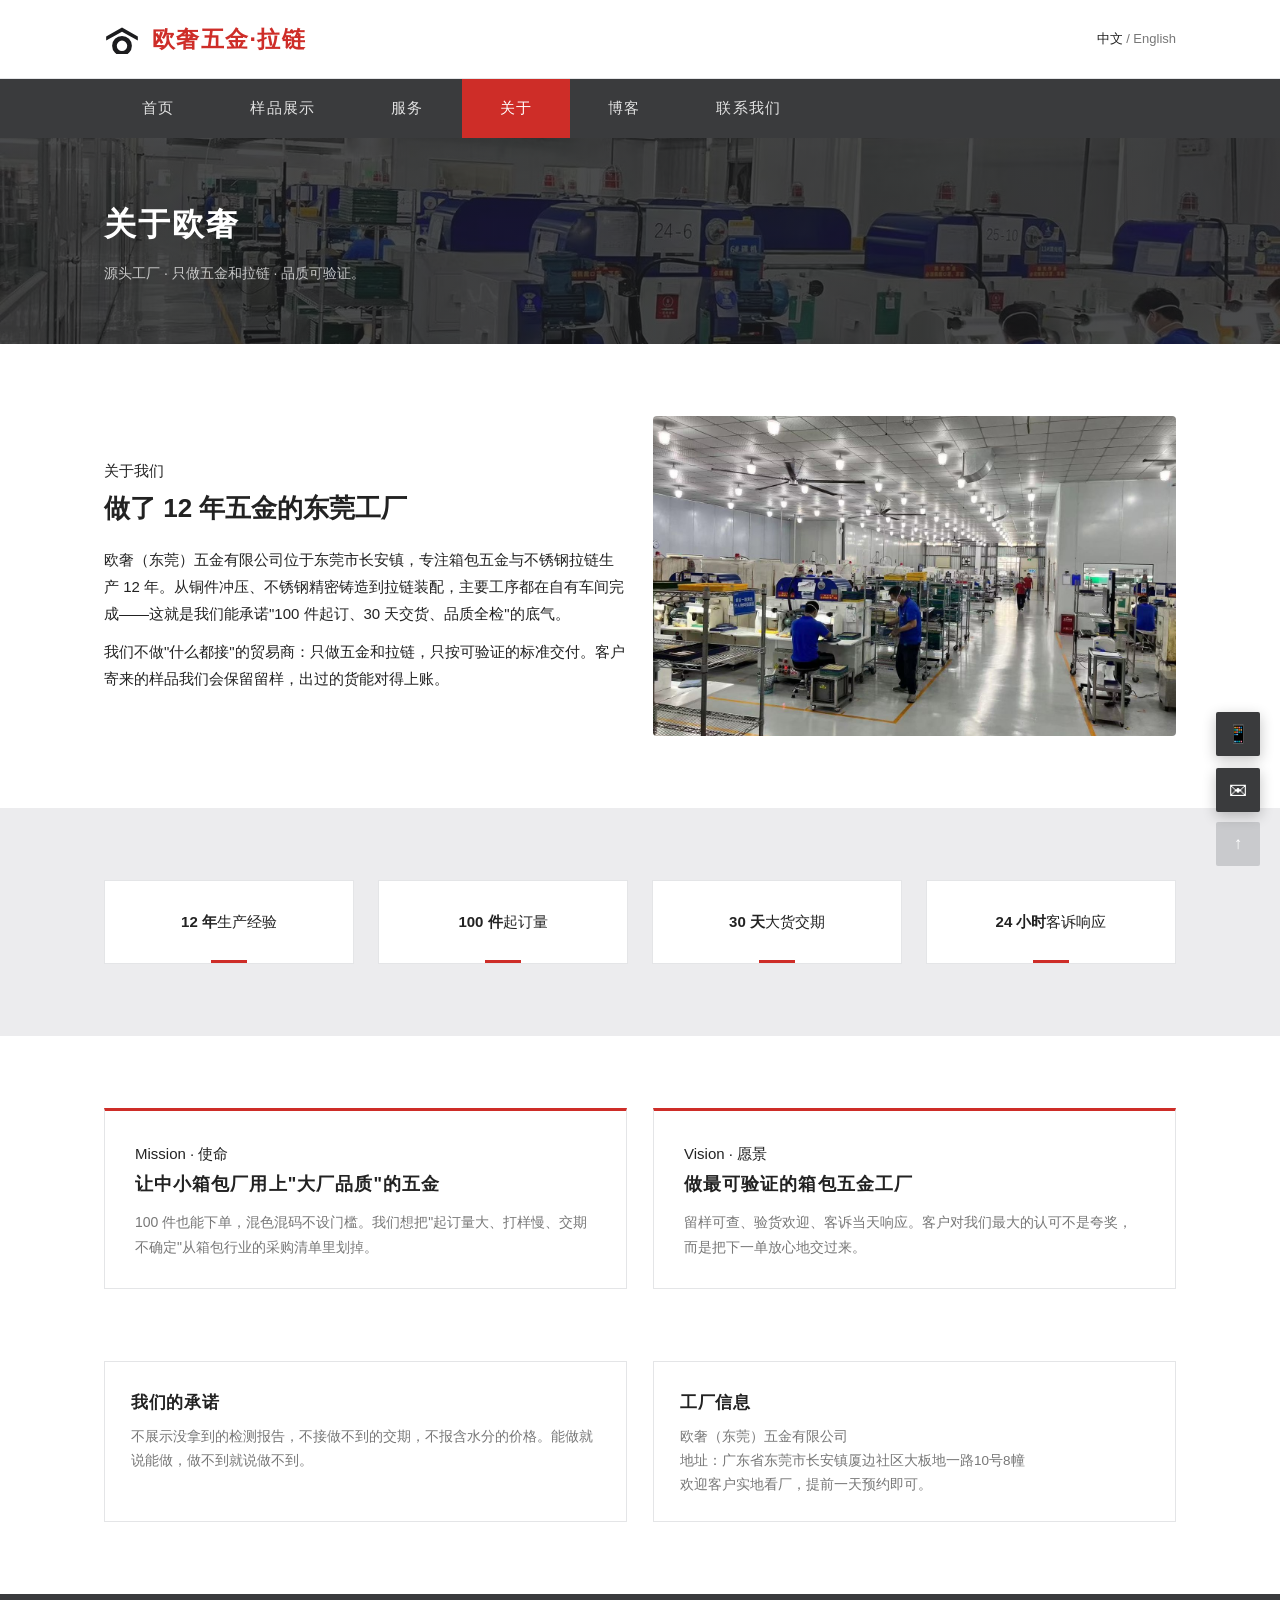
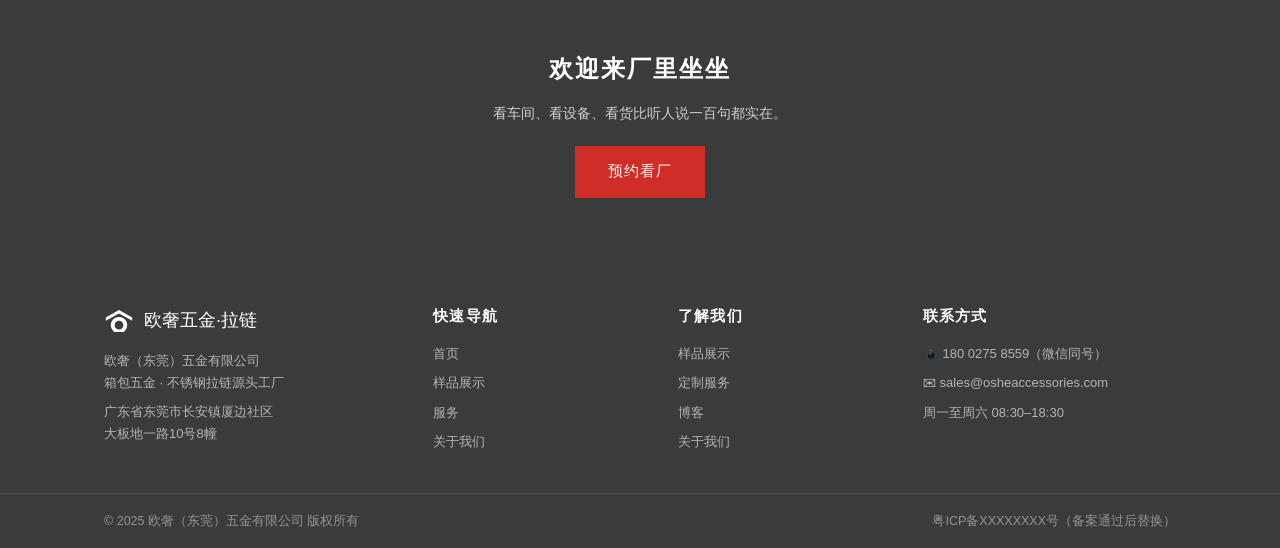
==== commit 2bf625e5: "去掉产品页" ====
--- a/about/index.html
+++ b/about/index.html
@@ -16,18 +16,17 @@
 <meta property="og:description" content="欧奢（东莞）五金有限公司：位于东莞长安，12 年箱包五金与不锈钢拉链生产经验，100 件起订，欢迎实地看厂。">
 <meta property="og:url" content="https://oshee.cn/about">
 <meta property="og:image" content="https://oshee.cn/og-image.jpg">
-<link rel="stylesheet" href="/assets/style.css?v=1795519007-23960">
+<link rel="stylesheet" href="/assets/style.css?v=1795522349-23873">
 </head>
 <body>
 <div class="topbar"><div class="wrap">
-  <a class="brand" href="/"><span class="brand-mark">Ō</span>欧奢五金·拉链</a>
+  <a class="brand" href="/"><span class="brand-mark"><svg viewBox="0 0 100 82" xmlns="http://www.w3.org/2000/svg" aria-hidden="true"><path d="M6 34 L50 9 L94 34 L94 45 L50 21 L6 45 Z" fill="#1c1c1e"/><circle cx="50" cy="60" r="21" fill="none" stroke="#1c1c1e" stroke-width="13"/></svg></span>欧奢五金·拉链</a>
   <div class="lang"><span class="cur">中文</span>&nbsp;/&nbsp;<a href="https://osheaccessories.com/" target="_blank" rel="noopener">English</a></div>
 </div></div>
 <header class="nav">
   <div class="nav-in">
     <nav class="nav-links">
 <a href="/">首页</a>
-<a href="/products/">产品</a>
 <a href="/samples/">样品展示</a>
 <a href="/services/">服务</a>
 <a class="on" href="/about/">关于</a>
@@ -91,23 +90,23 @@
 <footer class="footer">
   <div class="footer-in">
     <div>
-      <div class="brand"><span class="brand-mark">Ō</span>欧奢五金·拉链</div>
+      <div class="brand"><span class="brand-mark"><svg viewBox="0 0 100 82" xmlns="http://www.w3.org/2000/svg" aria-hidden="true"><path d="M6 34 L50 9 L94 34 L94 45 L50 21 L6 45 Z" fill="#ffffff"/><circle cx="50" cy="60" r="21" fill="none" stroke="#ffffff" stroke-width="13"/></svg></span>欧奢五金·拉链</div>
       <p>欧奢（东莞）五金有限公司<br>箱包五金 · 不锈钢拉链源头工厂</p>
       <p>广东省东莞市长安镇厦边社区<br>大板地一路10号8幢</p>
     </div>
     <div>
       <h4>快速导航</h4>
       <a href="/">首页</a>
-      <a href="/products/">产品</a>
       <a href="/samples/">样品展示</a>
       <a href="/services/">服务</a>
       <a href="/about/">关于我们</a>
     </div>
     <div>
-      <h4>产品中心</h4>
-      <a href="/products/brass-hardware/">铜箱包五金</a>
-      <a href="/products/stainless-hardware/">不锈钢箱包五金</a>
-      <a href="/products/zipper/">不锈钢拉链</a>
+      <h4>了解我们</h4>
+      <a href="/samples/">样品展示</a>
+      <a href="/services/">定制服务</a>
+      <a href="/blog/">博客</a>
+      <a href="/about/">关于我们</a>
     </div>
     <div>
       <h4>联系方式</h4>
--- a/assets/style.css
+++ b/assets/style.css
@@ -22,8 +22,9 @@
 /* ── 顶栏：白底 左品牌 右语言 ────────── */
 .topbar{background:#fff;border-bottom:1px solid var(--line);}
 .topbar .wrap{display:flex;align-items:center;gap:14px;height:78px;}
-.topbar .brand{display:flex;align-items:center;gap:12px;font-size:23px;font-weight:700;letter-spacing:.06em;}
-.brand-mark{width:38px;height:38px;background:var(--dark);color:#fff;display:flex;align-items:center;justify-content:center;font-size:17px;border-radius:2px;flex-shrink:0;}
+.topbar .brand{display:flex;align-items:center;gap:12px;font-size:23px;font-weight:700;letter-spacing:.06em;color:var(--accent);}
+.brand-mark{display:flex;align-items:center;flex-shrink:0;}
+.brand-mark svg{width:36px;height:30px;display:block;}
 .topbar .lang{margin-left:auto;font-size:13px;color:var(--muted);}
 .topbar .lang a{color:var(--muted);}
 .topbar .lang a:hover{color:var(--accent);}
@@ -33,7 +34,7 @@
 .nav{background:var(--dark);position:sticky;top:0;z-index:100;}
 .nav-in{max-width:1120px;margin:0 auto;padding:0 24px;}
 .nav-links{display:flex;}
-.nav-links a{display:block;color:rgba(255,255,255,.85);padding:14px 26px;font-size:14.5px;letter-spacing:.04em;transition:background .15s ease,color .15s ease;}
+.nav-links a{display:block;color:rgba(255,255,255,.85);padding:16px 38px;font-size:15px;letter-spacing:.08em;transition:background .15s ease,color .15s ease;}
 .nav-links a:hover{color:#fff;background:rgba(255,255,255,.08);}
 .nav-links a.on{color:#fff;background:var(--accent);}
 
@@ -279,7 +280,7 @@
 .footer{background:var(--dark);color:rgba(255,255,255,.78);}
 .footer-in{max-width:1120px;margin:0 auto;padding:52px 24px 40px;display:grid;grid-template-columns:1.4fr 1fr 1fr 1.2fr;gap:34px;}
 .footer .brand{color:#fff;font-size:18px;display:flex;align-items:center;gap:10px;margin-bottom:14px;}
-.footer .brand-mark{width:32px;height:32px;background:var(--accent);font-size:14px;}
+.footer .brand-mark svg{width:30px;height:25px;}
 .footer h4{color:#fff;font-size:14.5px;margin-bottom:14px;letter-spacing:.08em;}
 .footer a,.footer p{display:block;font-size:13px;color:rgba(255,255,255,.62);margin-top:7px;line-height:1.7;}
 .footer a:hover{color:var(--accent);}
@@ -306,7 +307,7 @@
 @media(max-width:860px){
   .topbar .wrap{height:60px;}
   .topbar .brand{font-size:17px;gap:9px;}
-  .brand-mark{width:30px;height:30px;font-size:14px;}
+  .brand-mark svg{width:28px;height:23px;}
   .topbar .lang{font-size:12px;}
   .nav-links{overflow-x:auto;-webkit-overflow-scrolling:touch;}
   .nav-links a{padding:12px 16px;font-size:13px;white-space:nowrap;}
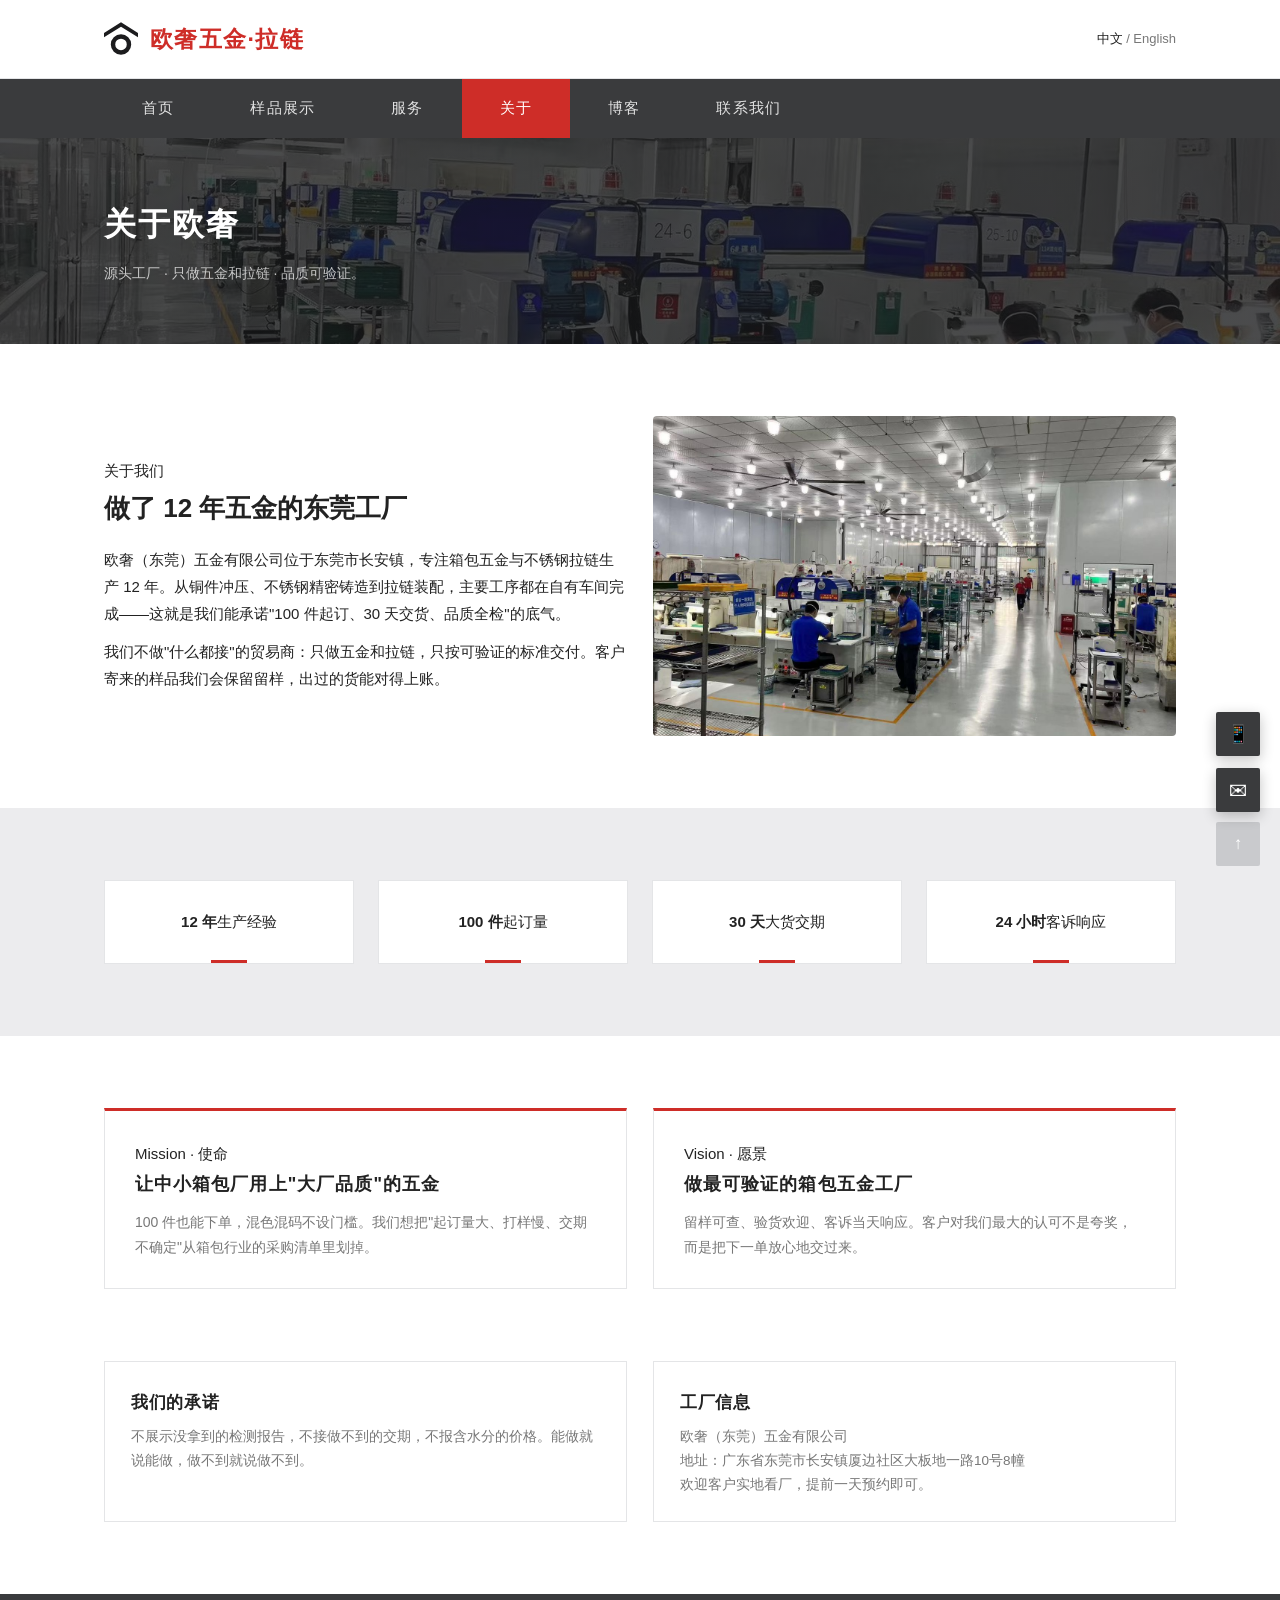
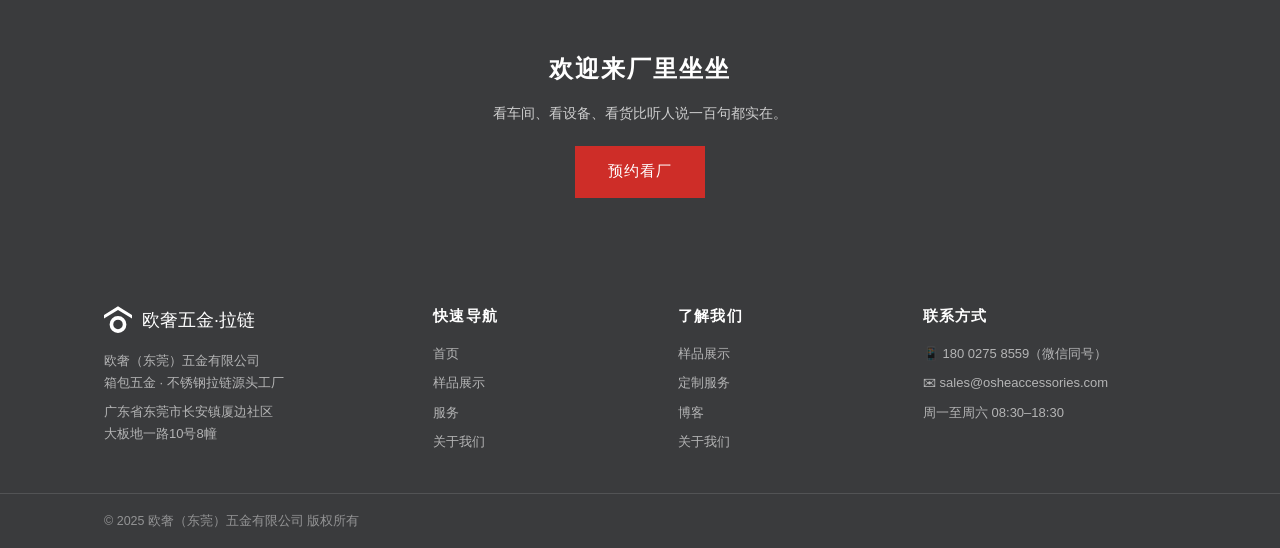
==== commit 2d1f31d9: "改细节" ====
--- a/about/index.html
+++ b/about/index.html
@@ -16,11 +16,11 @@
 <meta property="og:description" content="欧奢（东莞）五金有限公司：位于东莞长安，12 年箱包五金与不锈钢拉链生产经验，100 件起订，欢迎实地看厂。">
 <meta property="og:url" content="https://oshee.cn/about">
 <meta property="og:image" content="https://oshee.cn/og-image.jpg">
-<link rel="stylesheet" href="/assets/style.css?v=1795522349-23873">
+<link rel="stylesheet" href="/assets/style.css?v=1795574672-23873">
 </head>
 <body>
 <div class="topbar"><div class="wrap">
-  <a class="brand" href="/"><span class="brand-mark"><svg viewBox="0 0 100 82" xmlns="http://www.w3.org/2000/svg" aria-hidden="true"><path d="M6 34 L50 9 L94 34 L94 45 L50 21 L6 45 Z" fill="#1c1c1e"/><circle cx="50" cy="60" r="21" fill="none" stroke="#1c1c1e" stroke-width="13"/></svg></span>欧奢五金·拉链</a>
+  <a class="brand" href="/"><span class="brand-mark"><svg viewBox="0 0 100 98" xmlns="http://www.w3.org/2000/svg" aria-hidden="true"><path d="M0 31 L50 0 L100 31 L100 44 L50 13 L0 44 Z" fill="#1c1c1e"/><circle cx="50" cy="65" r="23.5" fill="none" stroke="#1c1c1e" stroke-width="13"/></svg></span>欧奢五金·拉链</a>
   <div class="lang"><span class="cur">中文</span>&nbsp;/&nbsp;<a href="https://osheaccessories.com/" target="_blank" rel="noopener">English</a></div>
 </div></div>
 <header class="nav">
@@ -90,7 +90,7 @@
 <footer class="footer">
   <div class="footer-in">
     <div>
-      <div class="brand"><span class="brand-mark"><svg viewBox="0 0 100 82" xmlns="http://www.w3.org/2000/svg" aria-hidden="true"><path d="M6 34 L50 9 L94 34 L94 45 L50 21 L6 45 Z" fill="#ffffff"/><circle cx="50" cy="60" r="21" fill="none" stroke="#ffffff" stroke-width="13"/></svg></span>欧奢五金·拉链</div>
+      <div class="brand"><span class="brand-mark"><svg viewBox="0 0 100 98" xmlns="http://www.w3.org/2000/svg" aria-hidden="true"><path d="M0 31 L50 0 L100 31 L100 44 L50 13 L0 44 Z" fill="#ffffff"/><circle cx="50" cy="65" r="23.5" fill="none" stroke="#ffffff" stroke-width="13"/></svg></span>欧奢五金·拉链</div>
       <p>欧奢（东莞）五金有限公司<br>箱包五金 · 不锈钢拉链源头工厂</p>
       <p>广东省东莞市长安镇厦边社区<br>大板地一路10号8幢</p>
     </div>
@@ -117,7 +117,7 @@
   </div>
   <div class="footer-bottom"><div class="fb-in">
     <span>© 2025 欧奢（东莞）五金有限公司 版权所有</span>
-    <span><!-- ICP 备案通过后，把备案号放这里，例如：-->粤ICP备XXXXXXXX号（备案通过后替换）</span>
+    <!-- ICP 备案通过后，在此加入备案号，例如：<span>粤ICP备XXXXXXXX号</span> -->
   </div></div>
 </footer>
 
--- a/assets/style.css
+++ b/assets/style.css
@@ -22,9 +22,9 @@
 /* ── 顶栏：白底 左品牌 右语言 ────────── */
 .topbar{background:#fff;border-bottom:1px solid var(--line);}
 .topbar .wrap{display:flex;align-items:center;gap:14px;height:78px;}
-.topbar .brand{display:flex;align-items:center;gap:12px;font-size:23px;font-weight:700;letter-spacing:.06em;color:var(--accent);}
+.topbar .brand{display:flex;align-items:center;gap:12px;font-size:23px;font-weight:800;letter-spacing:.06em;color:var(--accent);}
 .brand-mark{display:flex;align-items:center;flex-shrink:0;}
-.brand-mark svg{width:36px;height:30px;display:block;}
+.brand-mark svg{width:34px;height:34px;display:block;}
 .topbar .lang{margin-left:auto;font-size:13px;color:var(--muted);}
 .topbar .lang a{color:var(--muted);}
 .topbar .lang a:hover{color:var(--accent);}
@@ -57,10 +57,6 @@
 .hero-dots span.on{background:var(--accent);transform:scale(1.25);}
 
 /* 带背景图的深色横幅：背景由 HTML 内联 style 提供（双背景：暗遮罩 + 图） */
-
-/* ── 品牌理念区：橙黄大圆 + 四词 ────────── */
-.values{background:#fff;overflow:hidden;}
-.values img{width:100%;height:auto;display:block;}
 
 /* ── 关键词条 ────────── */
 .keywords{background:var(--soft);border-top:1px solid var(--line);}
@@ -280,7 +276,7 @@
 .footer{background:var(--dark);color:rgba(255,255,255,.78);}
 .footer-in{max-width:1120px;margin:0 auto;padding:52px 24px 40px;display:grid;grid-template-columns:1.4fr 1fr 1fr 1.2fr;gap:34px;}
 .footer .brand{color:#fff;font-size:18px;display:flex;align-items:center;gap:10px;margin-bottom:14px;}
-.footer .brand-mark svg{width:30px;height:25px;}
+.footer .brand-mark svg{width:28px;height:28px;}
 .footer h4{color:#fff;font-size:14.5px;margin-bottom:14px;letter-spacing:.08em;}
 .footer a,.footer p{display:block;font-size:13px;color:rgba(255,255,255,.62);margin-top:7px;line-height:1.7;}
 .footer a:hover{color:var(--accent);}
@@ -307,7 +303,7 @@
 @media(max-width:860px){
   .topbar .wrap{height:60px;}
   .topbar .brand{font-size:17px;gap:9px;}
-  .brand-mark svg{width:28px;height:23px;}
+  .brand-mark svg{width:26px;height:26px;}
   .topbar .lang{font-size:12px;}
   .nav-links{overflow-x:auto;-webkit-overflow-scrolling:touch;}
   .nav-links a{padding:12px 16px;font-size:13px;white-space:nowrap;}
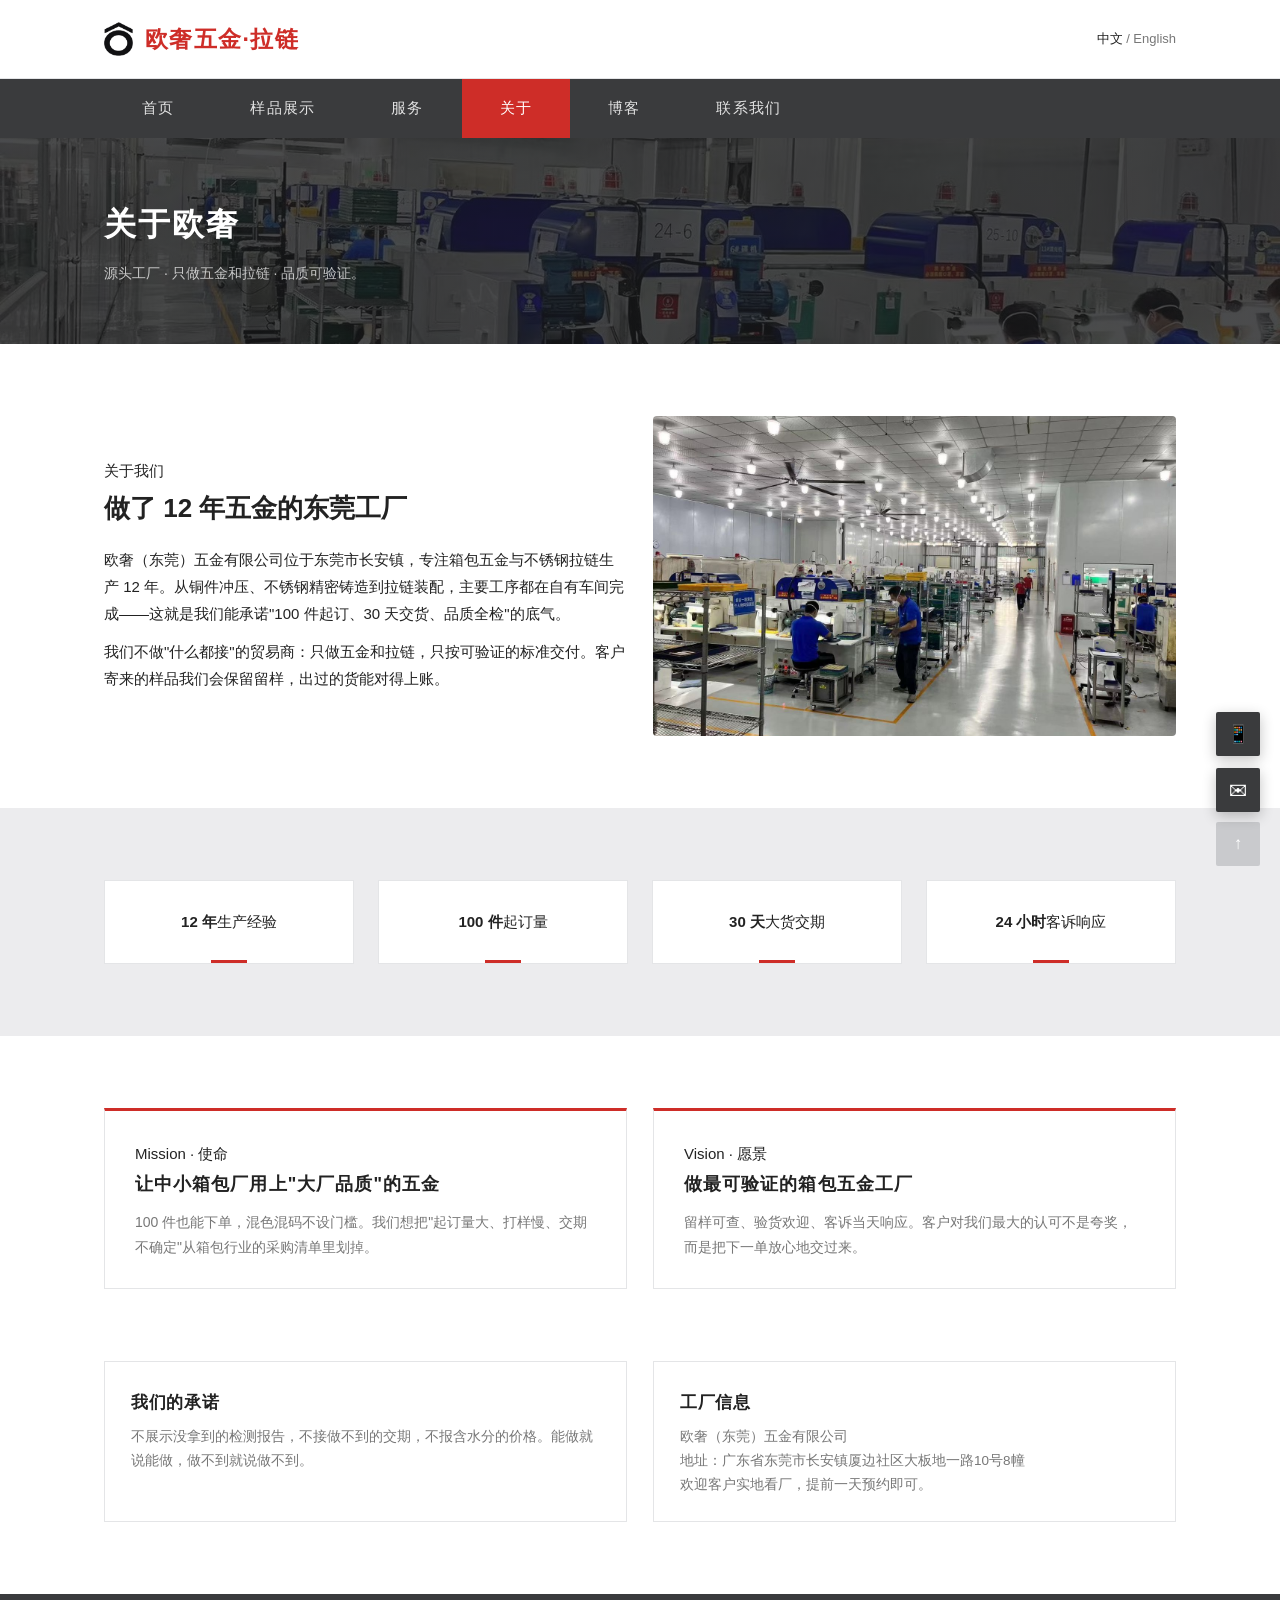
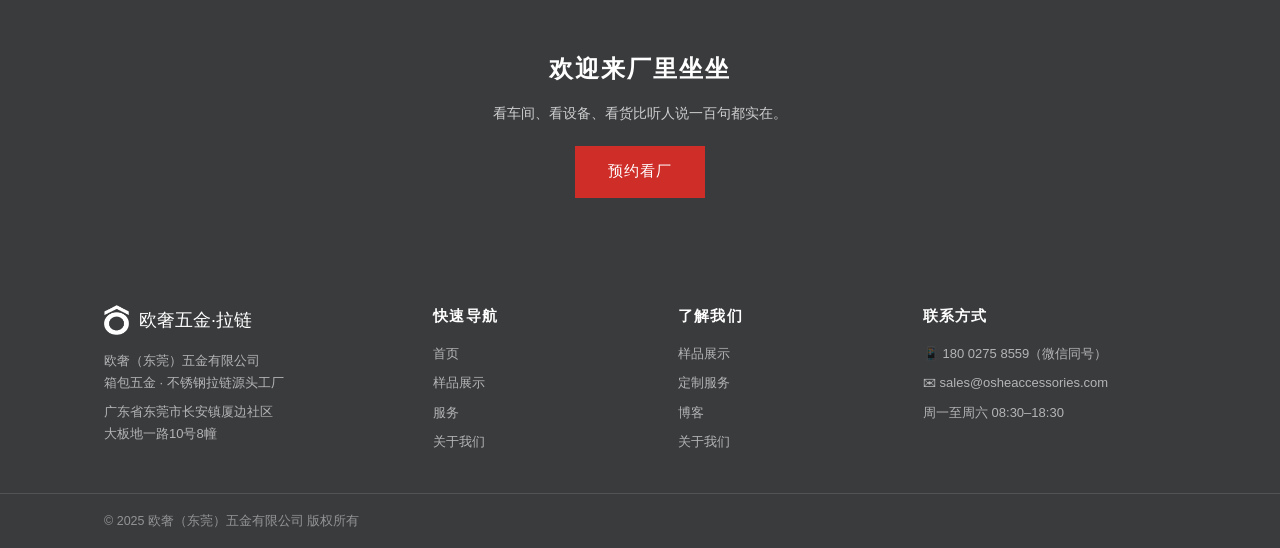
==== commit 8e1d6b64: "修改小图标" ====
--- a/about/index.html
+++ b/about/index.html
@@ -16,11 +16,11 @@
 <meta property="og:description" content="欧奢（东莞）五金有限公司：位于东莞长安，12 年箱包五金与不锈钢拉链生产经验，100 件起订，欢迎实地看厂。">
 <meta property="og:url" content="https://oshee.cn/about">
 <meta property="og:image" content="https://oshee.cn/og-image.jpg">
-<link rel="stylesheet" href="/assets/style.css?v=1795574672-23873">
+<link rel="stylesheet" href="/assets/style.css?v=1795588083-23695">
 </head>
 <body>
 <div class="topbar"><div class="wrap">
-  <a class="brand" href="/"><span class="brand-mark"><svg viewBox="0 0 100 98" xmlns="http://www.w3.org/2000/svg" aria-hidden="true"><path d="M0 31 L50 0 L100 31 L100 44 L50 13 L0 44 Z" fill="#1c1c1e"/><circle cx="50" cy="65" r="23.5" fill="none" stroke="#1c1c1e" stroke-width="13"/></svg></span>欧奢五金·拉链</a>
+  <a class="brand" href="/"><span class="brand-mark"><img src="/images/brand-mark.png?v=1795588120-2834" alt=""></span>欧奢五金·拉链</a>
   <div class="lang"><span class="cur">中文</span>&nbsp;/&nbsp;<a href="https://osheaccessories.com/" target="_blank" rel="noopener">English</a></div>
 </div></div>
 <header class="nav">
@@ -90,7 +90,7 @@
 <footer class="footer">
   <div class="footer-in">
     <div>
-      <div class="brand"><span class="brand-mark"><svg viewBox="0 0 100 98" xmlns="http://www.w3.org/2000/svg" aria-hidden="true"><path d="M0 31 L50 0 L100 31 L100 44 L50 13 L0 44 Z" fill="#ffffff"/><circle cx="50" cy="65" r="23.5" fill="none" stroke="#ffffff" stroke-width="13"/></svg></span>欧奢五金·拉链</div>
+      <div class="brand"><span class="brand-mark"><img src="/images/brand-mark-white.png?v=1795588120-2627" alt=""></span>欧奢五金·拉链</div>
       <p>欧奢（东莞）五金有限公司<br>箱包五金 · 不锈钢拉链源头工厂</p>
       <p>广东省东莞市长安镇厦边社区<br>大板地一路10号8幢</p>
     </div>
--- a/assets/style.css
+++ b/assets/style.css
@@ -24,7 +24,7 @@
 .topbar .wrap{display:flex;align-items:center;gap:14px;height:78px;}
 .topbar .brand{display:flex;align-items:center;gap:12px;font-size:23px;font-weight:800;letter-spacing:.06em;color:var(--accent);}
 .brand-mark{display:flex;align-items:center;flex-shrink:0;}
-.brand-mark svg{width:34px;height:34px;display:block;}
+.brand-mark img{width:29px;height:34px;display:block;}
 .topbar .lang{margin-left:auto;font-size:13px;color:var(--muted);}
 .topbar .lang a{color:var(--muted);}
 .topbar .lang a:hover{color:var(--accent);}
@@ -276,7 +276,7 @@
 .footer{background:var(--dark);color:rgba(255,255,255,.78);}
 .footer-in{max-width:1120px;margin:0 auto;padding:52px 24px 40px;display:grid;grid-template-columns:1.4fr 1fr 1fr 1.2fr;gap:34px;}
 .footer .brand{color:#fff;font-size:18px;display:flex;align-items:center;gap:10px;margin-bottom:14px;}
-.footer .brand-mark svg{width:28px;height:28px;}
+.footer .brand-mark img{width:25px;height:30px;}
 .footer h4{color:#fff;font-size:14.5px;margin-bottom:14px;letter-spacing:.08em;}
 .footer a,.footer p{display:block;font-size:13px;color:rgba(255,255,255,.62);margin-top:7px;line-height:1.7;}
 .footer a:hover{color:var(--accent);}
@@ -303,7 +303,7 @@
 @media(max-width:860px){
   .topbar .wrap{height:60px;}
   .topbar .brand{font-size:17px;gap:9px;}
-  .brand-mark svg{width:26px;height:26px;}
+  .brand-mark img{width:23px;height:27px;}
   .topbar .lang{font-size:12px;}
   .nav-links{overflow-x:auto;-webkit-overflow-scrolling:touch;}
   .nav-links a{padding:12px 16px;font-size:13px;white-space:nowrap;}
